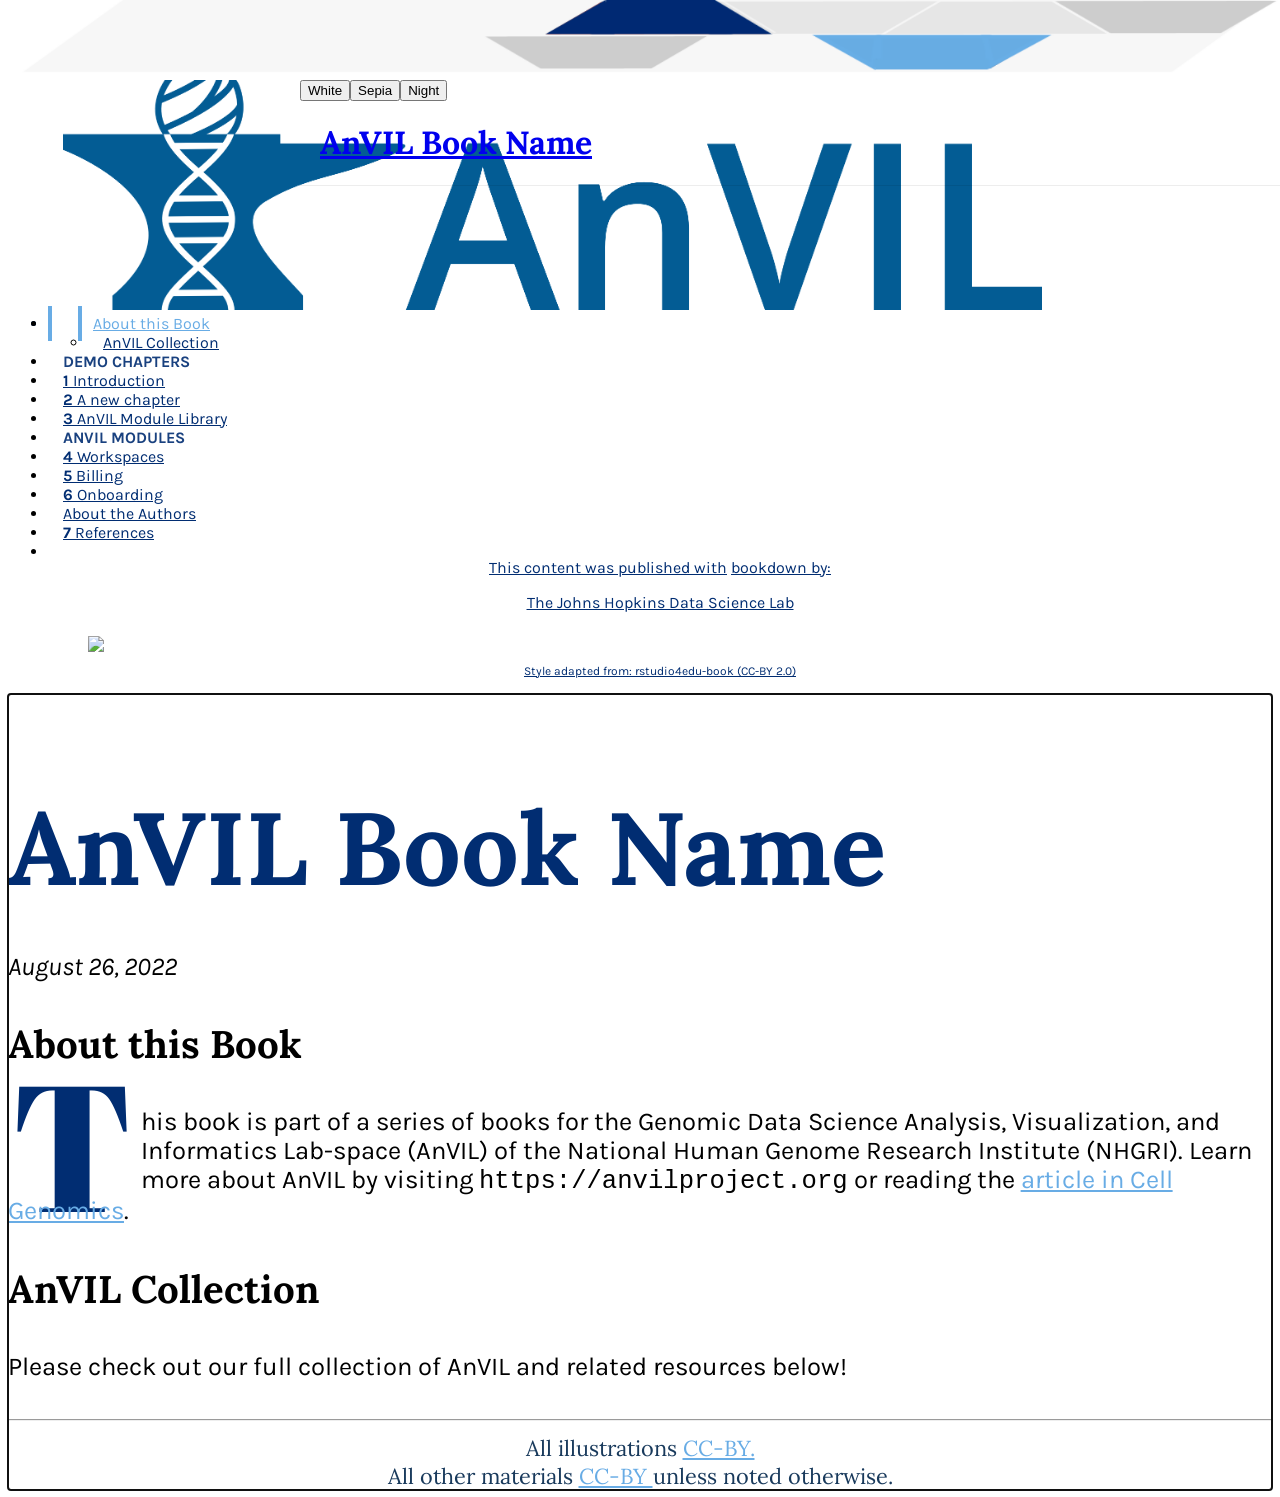
==== docs/index.html @ 84d0f9c6 "Initial commit" ====
<!DOCTYPE html>
<html lang="" xml:lang="">
<head>

  <meta charset="utf-8" />
  <meta http-equiv="X-UA-Compatible" content="IE=edge" />
  <title>AnVIL Book Name</title>
  <meta name="description" content="Description about Course/Book." />
  <meta name="generator" content="bookdown 0.24 and GitBook 2.6.7" />

  <meta property="og:title" content="AnVIL Book Name" />
  <meta property="og:type" content="book" />
  
  
  <meta property="og:description" content="Description about Course/Book." />
  

  <meta name="twitter:card" content="summary" />
  <meta name="twitter:title" content="AnVIL Book Name" />
  
  <meta name="twitter:description" content="Description about Course/Book." />
  



<meta name="date" content="2022-08-26" />

  <meta name="viewport" content="width=device-width, initial-scale=1" />
  <meta name="apple-mobile-web-app-capable" content="yes" />
  <meta name="apple-mobile-web-app-status-bar-style" content="black" />
  
  <link rel="shortcut icon" href="assets/AnVIL_style/anvil_favicon.ico" type="image/x-icon" />

<link rel="next" href="introduction.html"/>
<script src="libs/header-attrs-2.10/header-attrs.js"></script>
<script src="libs/jquery-3.6.0/jquery-3.6.0.min.js"></script>
<script src="https://cdn.jsdelivr.net/npm/fuse.js@6.4.6/dist/fuse.min.js"></script>
<link href="libs/gitbook-2.6.7/css/style.css" rel="stylesheet" />
<link href="libs/gitbook-2.6.7/css/plugin-table.css" rel="stylesheet" />
<link href="libs/gitbook-2.6.7/css/plugin-bookdown.css" rel="stylesheet" />
<link href="libs/gitbook-2.6.7/css/plugin-highlight.css" rel="stylesheet" />
<link href="libs/gitbook-2.6.7/css/plugin-search.css" rel="stylesheet" />
<link href="libs/gitbook-2.6.7/css/plugin-fontsettings.css" rel="stylesheet" />
<link href="libs/gitbook-2.6.7/css/plugin-clipboard.css" rel="stylesheet" />








<link href="libs/anchor-sections-1.0.1/anchor-sections.css" rel="stylesheet" />
<script src="libs/anchor-sections-1.0.1/anchor-sections.js"></script>


<style type="text/css">
pre > code.sourceCode { white-space: pre; position: relative; }
pre > code.sourceCode > span { display: inline-block; line-height: 1.25; }
pre > code.sourceCode > span:empty { height: 1.2em; }
.sourceCode { overflow: visible; }
code.sourceCode > span { color: inherit; text-decoration: inherit; }
pre.sourceCode { margin: 0; }
@media screen {
div.sourceCode { overflow: auto; }
}
@media print {
pre > code.sourceCode { white-space: pre-wrap; }
pre > code.sourceCode > span { text-indent: -5em; padding-left: 5em; }
}
pre.numberSource code
  { counter-reset: source-line 0; }
pre.numberSource code > span
  { position: relative; left: -4em; counter-increment: source-line; }
pre.numberSource code > span > a:first-child::before
  { content: counter(source-line);
    position: relative; left: -1em; text-align: right; vertical-align: baseline;
    border: none; display: inline-block;
    -webkit-touch-callout: none; -webkit-user-select: none;
    -khtml-user-select: none; -moz-user-select: none;
    -ms-user-select: none; user-select: none;
    padding: 0 4px; width: 4em;
    color: #aaaaaa;
  }
pre.numberSource { margin-left: 3em; border-left: 1px solid #aaaaaa;  padding-left: 4px; }
div.sourceCode
  {  background-color: #f8f8f8; }
@media screen {
pre > code.sourceCode > span > a:first-child::before { text-decoration: underline; }
}
code span.al { color: #ef2929; } /* Alert */
code span.an { color: #8f5902; font-weight: bold; font-style: italic; } /* Annotation */
code span.at { color: #c4a000; } /* Attribute */
code span.bn { color: #0000cf; } /* BaseN */
code span.cf { color: #204a87; font-weight: bold; } /* ControlFlow */
code span.ch { color: #4e9a06; } /* Char */
code span.cn { color: #000000; } /* Constant */
code span.co { color: #8f5902; font-style: italic; } /* Comment */
code span.cv { color: #8f5902; font-weight: bold; font-style: italic; } /* CommentVar */
code span.do { color: #8f5902; font-weight: bold; font-style: italic; } /* Documentation */
code span.dt { color: #204a87; } /* DataType */
code span.dv { color: #0000cf; } /* DecVal */
code span.er { color: #a40000; font-weight: bold; } /* Error */
code span.ex { } /* Extension */
code span.fl { color: #0000cf; } /* Float */
code span.fu { color: #000000; } /* Function */
code span.im { } /* Import */
code span.in { color: #8f5902; font-weight: bold; font-style: italic; } /* Information */
code span.kw { color: #204a87; font-weight: bold; } /* Keyword */
code span.op { color: #ce5c00; font-weight: bold; } /* Operator */
code span.ot { color: #8f5902; } /* Other */
code span.pp { color: #8f5902; font-style: italic; } /* Preprocessor */
code span.sc { color: #000000; } /* SpecialChar */
code span.ss { color: #4e9a06; } /* SpecialString */
code span.st { color: #4e9a06; } /* String */
code span.va { color: #000000; } /* Variable */
code span.vs { color: #4e9a06; } /* VerbatimString */
code span.wa { color: #8f5902; font-weight: bold; font-style: italic; } /* Warning */
</style>

<style type="text/css">
/* Used with Pandoc 2.11+ new --citeproc when CSL is used */
div.csl-bib-body { }
div.csl-entry {
  clear: both;
}
.hanging div.csl-entry {
  margin-left:2em;
  text-indent:-2em;
}
div.csl-left-margin {
  min-width:2em;
  float:left;
}
div.csl-right-inline {
  margin-left:2em;
  padding-left:1em;
}
div.csl-indent {
  margin-left: 2em;
}
</style>

<link rel="stylesheet" href="assets/AnVIL_style/style.css" type="text/css" />
</head>

<body>



  <div class="book without-animation with-summary font-size-2 font-family-1" data-basepath=".">

    <div class="book-summary">
      <nav role="navigation">

<ul class="summary">
<a href="https://anvilproject.org/" target="_blank"><img src="assets/AnVIL_style/logo-anvil.png" style="width: 80%; padding-left: 15px; padding-top: 8px;"</a>

<li class="divider"></li>
<li class="chapter" data-level="" data-path="index.html"><a href="index.html"><i class="fa fa-check"></i>About this Book</a>
<ul>
<li class="chapter" data-level="" data-path="index.html"><a href="index.html#anvil-collection"><i class="fa fa-check"></i>AnVIL Collection</a></li>
</ul></li>
<li class="part"><span><b>Demo Chapters</b></span></li>
<li class="chapter" data-level="1" data-path="introduction.html"><a href="introduction.html"><i class="fa fa-check"></i><b>1</b> Introduction</a>
<ul>
<li class="chapter" data-level="1.1" data-path="introduction.html"><a href="introduction.html#motivation"><i class="fa fa-check"></i><b>1.1</b> Motivation</a></li>
<li class="chapter" data-level="1.2" data-path="introduction.html"><a href="introduction.html#target-audience"><i class="fa fa-check"></i><b>1.2</b> Target Audience</a></li>
<li class="chapter" data-level="1.3" data-path="introduction.html"><a href="introduction.html#curriculum"><i class="fa fa-check"></i><b>1.3</b> Curriculum</a></li>
</ul></li>
<li class="chapter" data-level="2" data-path="a-new-chapter.html"><a href="a-new-chapter.html"><i class="fa fa-check"></i><b>2</b> A new chapter</a>
<ul>
<li class="chapter" data-level="2.1" data-path="a-new-chapter.html"><a href="a-new-chapter.html#learning-objectives"><i class="fa fa-check"></i><b>2.1</b> Learning Objectives</a></li>
<li class="chapter" data-level="2.2" data-path="a-new-chapter.html"><a href="a-new-chapter.html#libraries"><i class="fa fa-check"></i><b>2.2</b> Libraries</a></li>
<li class="chapter" data-level="2.3" data-path="a-new-chapter.html"><a href="a-new-chapter.html#subtopic"><i class="fa fa-check"></i><b>2.3</b> Subtopic</a>
<ul>
<li class="chapter" data-level="2.3.1" data-path="a-new-chapter.html"><a href="a-new-chapter.html#code-examples"><i class="fa fa-check"></i><b>2.3.1</b> Code examples</a></li>
<li class="chapter" data-level="2.3.2" data-path="a-new-chapter.html"><a href="a-new-chapter.html#image-example"><i class="fa fa-check"></i><b>2.3.2</b> Image example</a></li>
<li class="chapter" data-level="2.3.3" data-path="a-new-chapter.html"><a href="a-new-chapter.html#video-examples"><i class="fa fa-check"></i><b>2.3.3</b> Video examples</a></li>
<li class="chapter" data-level="2.3.4" data-path="a-new-chapter.html"><a href="a-new-chapter.html#links-to-files"><i class="fa fa-check"></i><b>2.3.4</b> Links to files</a></li>
<li class="chapter" data-level="2.3.5" data-path="a-new-chapter.html"><a href="a-new-chapter.html#links-to-websites"><i class="fa fa-check"></i><b>2.3.5</b> Links to websites</a></li>
<li class="chapter" data-level="2.3.6" data-path="a-new-chapter.html"><a href="a-new-chapter.html#citation-examples"><i class="fa fa-check"></i><b>2.3.6</b> Citation examples</a></li>
<li class="chapter" data-level="2.3.7" data-path="a-new-chapter.html"><a href="a-new-chapter.html#callout-boxes"><i class="fa fa-check"></i><b>2.3.7</b> Callout boxes</a></li>
<li class="chapter" data-level="2.3.8" data-path="a-new-chapter.html"><a href="a-new-chapter.html#dropdown-summaries"><i class="fa fa-check"></i><b>2.3.8</b> Dropdown summaries</a></li>
</ul></li>
<li class="chapter" data-level="2.4" data-path="a-new-chapter.html"><a href="a-new-chapter.html#print-out-session-info"><i class="fa fa-check"></i><b>2.4</b> Print out session info</a></li>
</ul></li>
<li class="chapter" data-level="3" data-path="anvil-module-library.html"><a href="anvil-module-library.html"><i class="fa fa-check"></i><b>3</b> AnVIL Module Library</a>
<ul>
<li class="chapter" data-level="3.1" data-path="anvil-module-library.html"><a href="anvil-module-library.html#include-using-cowborrow_chapter"><i class="fa fa-check"></i><b>3.1</b> Include using <code>cow::borrow_chapter()</code></a></li>
</ul></li>
<li class="part"><span><b>AnVIL Modules</b></span></li>
<li class="chapter" data-level="4" data-path="workspaces.html"><a href="workspaces.html"><i class="fa fa-check"></i><b>4</b> Workspaces</a>
<ul>
<li class="chapter" data-level="4.1" data-path="workspaces.html"><a href="workspaces.html#clone-a-workspace"><i class="fa fa-check"></i><b>4.1</b> Clone a Workspace</a></li>
<li class="chapter" data-level="4.2" data-path="workspaces.html"><a href="workspaces.html#create-a-workspace"><i class="fa fa-check"></i><b>4.2</b> Create a Workspace</a></li>
<li class="chapter" data-level="4.3" data-path="workspaces.html"><a href="workspaces.html#open-a-workspace"><i class="fa fa-check"></i><b>4.3</b> Open a Workspace</a></li>
<li class="chapter" data-level="4.4" data-path="workspaces.html"><a href="workspaces.html#share-a-workspace"><i class="fa fa-check"></i><b>4.4</b> Share a Workspace</a></li>
</ul></li>
<li class="chapter" data-level="5" data-path="billing.html"><a href="billing.html"><i class="fa fa-check"></i><b>5</b> Billing</a>
<ul>
<li class="chapter" data-level="5.1" data-path="billing.html"><a href="billing.html#create-google-billing-account"><i class="fa fa-check"></i><b>5.1</b> Create Google Billing Account</a></li>
<li class="chapter" data-level="5.2" data-path="billing.html"><a href="billing.html#add-terra-to-google-billing-account"><i class="fa fa-check"></i><b>5.2</b> Add Terra to Google Billing Account</a></li>
<li class="chapter" data-level="5.3" data-path="billing.html"><a href="billing.html#create-terra-billing-project"><i class="fa fa-check"></i><b>5.3</b> Create Terra Billing Project</a></li>
<li class="chapter" data-level="5.4" data-path="billing.html"><a href="billing.html#add-members-to-google-billing-account"><i class="fa fa-check"></i><b>5.4</b> Add Members to Google Billing Account</a></li>
<li class="chapter" data-level="5.5" data-path="billing.html"><a href="billing.html#set-alerts-for-google-billing"><i class="fa fa-check"></i><b>5.5</b> Set Alerts for Google Billing</a></li>
<li class="chapter" data-level="5.6" data-path="billing.html"><a href="billing.html#view-spend-for-google-billing"><i class="fa fa-check"></i><b>5.6</b> View Spend for Google Billing</a></li>
</ul></li>
<li class="chapter" data-level="6" data-path="onboarding.html"><a href="onboarding.html"><i class="fa fa-check"></i><b>6</b> Onboarding</a>
<ul>
<li class="chapter" data-level="6.1" data-path="onboarding.html"><a href="onboarding.html#create-google-account"><i class="fa fa-check"></i><b>6.1</b> Create Google Account</a></li>
</ul></li>
<li class="chapter" data-level="" data-path="about-the-authors.html"><a href="about-the-authors.html"><i class="fa fa-check"></i>About the Authors</a></li>
<li class="chapter" data-level="7" data-path="references.html"><a href="references.html"><i class="fa fa-check"></i><b>7</b> References</a></li>
<li class="divider"></li>
<p style="text-align:center;"> <a href="https://github.com/jhudsl/OTTR_Template" target="blank" > This content was published with</a> <a href="https://bookdown.org/" target="blank"> bookdown by: </a> </p>
<p style="text-align:center;"> <a href="http://jhudatascience.org/"> The Johns Hopkins Data Science Lab </a></p>
<a href="http://jhudatascience.org/"><img src="https://jhudatascience.org/images/dasl.png" style=" width: 80%; padding-left: 40px; padding-top: 8px; vertical-align: top "</a>
<p style="text-align:center; font-size: 12px;"> <a href="https://github.com/rstudio4edu/rstudio4edu-book/"> Style adapted from: rstudio4edu-book </a> <a href ="https://creativecommons.org/licenses/by/2.0/"> (CC-BY 2.0) </a></p>
</ul>

      </nav>
    </div>

    <div class="book-body">
      <div class="body-inner">
        <div class="book-header" role="navigation">
          <h1>
            <i class="fa fa-circle-o-notch fa-spin"></i><a href="./">AnVIL Book Name</a>
          </h1>
        </div>

        <div class="page-wrapper" tabindex="-1" role="main">
          <div class="page-inner">

            <section class="normal" id="section-">
<head>
  <meta name="viewport" content="width=device-width,minimum-scale=1.0,maximum-scale=10.0,initial-scale=1.0">
  <!--script src="https://kit.fontawesome.com/6a26f47516.js"></script-->
  <!--<script src="assets/hideOutput.js"></script>-->
  <link href="assets/AnvIL_style/style.css" rel="stylesheet">
</head>
        


<div class="hero-image-container"> 
  <img class= "hero-image" src="assets/AnVIL_style/dasl_thin_main_image.png">
</div>
<div id="header">
<h1 class="title">AnVIL Book Name</h1>
<p class="date"><em>August 26, 2022</em></p>
</div>
<div id="about-this-book" class="section level1 unnumbered">
<h1>About this Book</h1>
<p>This book is part of a series of books for the Genomic Data Science Analysis, Visualization, and Informatics Lab-space (AnVIL) of the National Human Genome Research Institute (NHGRI). Learn more about AnVIL by visiting <code>https://anvilproject.org</code> or reading the <a href="https://www.sciencedirect.com/science/article/pii/S2666979X21001063">article in Cell Genomics</a>.</p>
<div id="anvil-collection" class="section level2 unnumbered">
<h2>AnVIL Collection</h2>
<p>Please check out our full collection of AnVIL and related resources below!</p>
<table>
<tbody>
<tr>
</tr>
</tbody>
</table>

</div>
</div>



<hr>
<center> 
  <div class="footer">
      All illustrations <a href="https://creativecommons.org/licenses/by/4.0/">CC-BY. </a>
      <br>
      All other materials <a href= "https://creativecommons.org/licenses/by/4.0/"> CC-BY </a> unless noted otherwise.
  </div>
</center>
            </section>

          </div>
        </div>
      </div>

<a href="introduction.html" class="navigation navigation-next navigation-unique" aria-label="Next page"><i class="fa fa-angle-right"></i></a>
    </div>
  </div>
<script src="libs/gitbook-2.6.7/js/app.min.js"></script>
<script src="libs/gitbook-2.6.7/js/clipboard.min.js"></script>
<script src="libs/gitbook-2.6.7/js/plugin-search.js"></script>
<script src="libs/gitbook-2.6.7/js/plugin-sharing.js"></script>
<script src="libs/gitbook-2.6.7/js/plugin-fontsettings.js"></script>
<script src="libs/gitbook-2.6.7/js/plugin-bookdown.js"></script>
<script src="libs/gitbook-2.6.7/js/jquery.highlight.js"></script>
<script src="libs/gitbook-2.6.7/js/plugin-clipboard.js"></script>
<script>
gitbook.require(["gitbook"], function(gitbook) {
gitbook.start({
"sharing": {
"github": false,
"facebook": true,
"twitter": true,
"linkedin": false,
"weibo": false,
"instapaper": false,
"vk": false,
"whatsapp": false,
"all": ["facebook", "twitter", "linkedin", "weibo", "instapaper"]
},
"fontsettings": {
"theme": "white",
"family": "sans",
"size": 2
},
"edit": {
"link": null,
"text": null
},
"history": {
"link": null,
"text": null
},
"view": {
"link": null,
"text": null
},
"download": null,
"search": {
"engine": "fuse",
"options": null
},
"toc": {
"collapse": "section"
}
});
});
</script>

</body>

</html>
---- docs/libs/gitbook-2.6.7/css/plugin-table.css ----
.book .book-body .page-wrapper .page-inner section.normal table{display:table;width:100%;border-collapse:collapse;border-spacing:0;overflow:auto}.book .book-body .page-wrapper .page-inner section.normal table td,.book .book-body .page-wrapper .page-inner section.normal table th{padding:6px 13px;border:1px solid #ddd}.book .book-body .page-wrapper .page-inner section.normal table tr{background-color:#fff;border-top:1px solid #ccc}.book .book-body .page-wrapper .page-inner section.normal table tr:nth-child(2n){background-color:#f8f8f8}.book .book-body .page-wrapper .page-inner section.normal table th{font-weight:700}
---- docs/libs/gitbook-2.6.7/css/plugin-bookdown.css ----
.book .book-header h1 {
  padding-left: 20px;
  padding-right: 20px;
}
.book .book-header.fixed {
  position: fixed;
  right: 0;
  top: 0;
  left: 0;
  border-bottom: 1px solid rgba(0,0,0,.07);
}
span.search-highlight {
  background-color: #ffff88;
}
@media (min-width: 600px) {
  .book.with-summary .book-header.fixed {
    left: 300px;
  }
}
@media (max-width: 1240px) {
  .book .book-body.fixed {
    top: 50px;
  }
  .book .book-body.fixed .body-inner {
    top: auto;
  }
}
@media (max-width: 600px) {
  .book.with-summary .book-header.fixed {
    left: calc(100% - 60px);
    min-width: 300px;
  }
  .book.with-summary .book-body {
    transform: none;
    left: calc(100% - 60px);
    min-width: 300px;
  }
  .book .book-body.fixed {
    top: 0;
  }
}

.book .book-body.fixed .body-inner {
  top: 50px;
}
.book .book-body .page-wrapper .page-inner section.normal sub, .book .book-body .page-wrapper .page-inner section.normal sup {
  font-size: 85%;
}

@media print {
  .book .book-summary, .book .book-body .book-header, .fa {
    display: none !important;
  }
  .book .book-body.fixed {
    left: 0px;
  }
  .book .book-body,.book .book-body .body-inner, .book.with-summary {
    overflow: visible !important;
  }
}
.kable_wrapper {
  border-spacing: 20px 0;
  border-collapse: separate;
  border: none;
  margin: auto;
}
.kable_wrapper > tbody > tr > td {
  vertical-align: top;
}
.book .book-body .page-wrapper .page-inner section.normal table tr.header {
  border-top-width: 2px;
}
.book .book-body .page-wrapper .page-inner section.normal table tr:last-child td {
  border-bottom-width: 2px;
}
.book .book-body .page-wrapper .page-inner section.normal table td, .book .book-body .page-wrapper .page-inner section.normal table th {
  border-left: none;
  border-right: none;
}
.book .book-body .page-wrapper .page-inner section.normal table.kable_wrapper > tbody > tr, .book .book-body .page-wrapper .page-inner section.normal table.kable_wrapper > tbody > tr > td {
  border-top: none;
}
.book .book-body .page-wrapper .page-inner section.normal table.kable_wrapper > tbody > tr:last-child > td {
    border-bottom: none;
}

div.theorem, div.lemma, div.corollary, div.proposition, div.conjecture {
  font-style: italic;
}
span.theorem, span.lemma, span.corollary, span.proposition, span.conjecture {
  font-style: normal;
}
div.proof>*:last-child:after {
  content: "\25a2";
  float: right;
}
.header-section-number {
  padding-right: .5em;
}
#header .multi-author {
  margin: 0.5em 0 -0.5em 0;
}
#header .date {
  margin-top: 1.5em;
}
---- docs/libs/gitbook-2.6.7/css/plugin-search.css ----
.book .book-summary .book-search {
  padding: 6px;
  background: transparent;
  position: absolute;
  top: -50px;
  left: 0px;
  right: 0px;
  transition: top 0.5s ease;
}
.book .book-summary .book-search input,
.book .book-summary .book-search input:focus,
.book .book-summary .book-search input:hover {
  width: 100%;
  background: transparent;
  border: 1px solid #ccc;
  box-shadow: none;
  outline: none;
  line-height: 22px;
  padding: 7px 4px;
  color: inherit;
  box-sizing: border-box;
}
.book.with-search .book-summary .book-search {
  top: 0px;
}
.book.with-search .book-summary ul.summary {
  top: 50px;
}
.with-search .summary li[data-level] a[href*=".html#"] {
  display: none;
}
---- docs/libs/gitbook-2.6.7/css/plugin-fontsettings.css ----
/*
 * Theme 1
 */
.color-theme-1 .dropdown-menu {
  background-color: #111111;
  border-color: #7e888b;
}
.color-theme-1 .dropdown-menu .dropdown-caret .caret-inner {
  border-bottom: 9px solid #111111;
}
.color-theme-1 .dropdown-menu .buttons {
  border-color: #7e888b;
}
.color-theme-1 .dropdown-menu .button {
  color: #afa790;
}
.color-theme-1 .dropdown-menu .button:hover {
  color: #73553c;
}
/*
 * Theme 2
 */
.color-theme-2 .dropdown-menu {
  background-color: #2d3143;
  border-color: #272a3a;
}
.color-theme-2 .dropdown-menu .dropdown-caret .caret-inner {
  border-bottom: 9px solid #2d3143;
}
.color-theme-2 .dropdown-menu .buttons {
  border-color: #272a3a;
}
.color-theme-2 .dropdown-menu .button {
  color: #62677f;
}
.color-theme-2 .dropdown-menu .button:hover {
  color: #f4f4f5;
}
.book .book-header .font-settings .font-enlarge {
  line-height: 30px;
  font-size: 1.4em;
}
.book .book-header .font-settings .font-reduce {
  line-height: 30px;
  font-size: 1em;
}

/* sidebar transition background */
div.book.color-theme-1 {
  background: #f3eacb;
}
.book.color-theme-1 .book-body {
  color: #704214;
  background: #f3eacb;
}
.book.color-theme-1 .book-body .page-wrapper .page-inner section {
  background: #f3eacb;
}

/* sidebar transition background */
div.book.color-theme-2 {
  background: #1c1f2b;
}

.book.color-theme-2 .book-body {
  color: #bdcadb;
  background: #1c1f2b;
}
.book.color-theme-2 .book-body .page-wrapper .page-inner section {
  background: #1c1f2b;
}
.book.font-size-0 .book-body .page-inner section {
  font-size: 1.2rem;
}
.book.font-size-1 .book-body .page-inner section {
  font-size: 1.4rem;
}
.book.font-size-2 .book-body .page-inner section {
  font-size: 1.6rem;
}
.book.font-size-3 .book-body .page-inner section {
  font-size: 2.2rem;
}
.book.font-size-4 .book-body .page-inner section {
  font-size: 4rem;
}
.book.font-family-0 {
  font-family: Georgia, serif;
}
.book.font-family-1 {
  font-family: "Helvetica Neue", Helvetica, Arial, sans-serif;
}
.book.color-theme-1 .book-body .page-wrapper .page-inner section.normal {
  color: #704214;
}
.book.color-theme-1 .book-body .page-wrapper .page-inner section.normal a {
  color: inherit;
}
.book.color-theme-1 .book-body .page-wrapper .page-inner section.normal h1,
.book.color-theme-1 .book-body .page-wrapper .page-inner section.normal h2,
.book.color-theme-1 .book-body .page-wrapper .page-inner section.normal h3,
.book.color-theme-1 .book-body .page-wrapper .page-inner section.normal h4,
.book.color-theme-1 .book-body .page-wrapper .page-inner section.normal h5,
.book.color-theme-1 .book-body .page-wrapper .page-inner section.normal h6 {
  color: inherit;
}
.book.color-theme-1 .book-body .page-wrapper .page-inner section.normal h1,
.book.color-theme-1 .book-body .page-wrapper .page-inner section.normal h2 {
  border-color: inherit;
}
.book.color-theme-1 .book-body .page-wrapper .page-inner section.normal h6 {
  color: inherit;
}
.book.color-theme-1 .book-body .page-wrapper .page-inner section.normal hr {
  background-color: inherit;
}
.book.color-theme-1 .book-body .page-wrapper .page-inner section.normal blockquote {
  border-color: #c4b29f;
  opacity: 0.9;
}
.book.color-theme-1 .book-body .page-wrapper .page-inner section.normal pre,
.book.color-theme-1 .book-body .page-wrapper .page-inner section.normal code {
  background: #fdf6e3;
  color: #657b83;
  border-color: #f8df9c;
}
.book.color-theme-1 .book-body .page-wrapper .page-inner section.normal .highlight {
  background-color: inherit;
}
.book.color-theme-1 .book-body .page-wrapper .page-inner section.normal table th,
.book.color-theme-1 .book-body .page-wrapper .page-inner section.normal table td {
  border-color: #f5d06c;
}
.book.color-theme-1 .book-body .page-wrapper .page-inner section.normal table tr {
  color: inherit;
  background-color: #fdf6e3;
  border-color: #444444;
}
.book.color-theme-1 .book-body .page-wrapper .page-inner section.normal table tr:nth-child(2n) {
  background-color: #fbeecb;
}
.book.color-theme-2 .book-body .page-wrapper .page-inner section.normal {
  color: #bdcadb;
}
.book.color-theme-2 .book-body .page-wrapper .page-inner section.normal a {
  color: #3eb1d0;
}
.book.color-theme-2 .book-body .page-wrapper .page-inner section.normal h1,
.book.color-theme-2 .book-body .page-wrapper .page-inner section.normal h2,
.book.color-theme-2 .book-body .page-wrapper .page-inner section.normal h3,
.book.color-theme-2 .book-body .page-wrapper .page-inner section.normal h4,
.book.color-theme-2 .book-body .page-wrapper .page-inner section.normal h5,
.book.color-theme-2 .book-body .page-wrapper .page-inner section.normal h6 {
  color: #fffffa;
}
.book.color-theme-2 .book-body .page-wrapper .page-inner section.normal h1,
.book.color-theme-2 .book-body .page-wrapper .page-inner section.normal h2 {
  border-color: #373b4e;
}
.book.color-theme-2 .book-body .page-wrapper .page-inner section.normal h6 {
  color: #373b4e;
}
.book.color-theme-2 .book-body .page-wrapper .page-inner section.normal hr {
  background-color: #373b4e;
}
.book.color-theme-2 .book-body .page-wrapper .page-inner section.normal blockquote {
  border-color: #373b4e;
}
.book.color-theme-2 .book-body .page-wrapper .page-inner section.normal pre,
.book.color-theme-2 .book-body .page-wrapper .page-inner section.normal code {
  color: #9dbed8;
  background: #2d3143;
  border-color: #2d3143;
}
.book.color-theme-2 .book-body .page-wrapper .page-inner section.normal .highlight {
  background-color: #282a39;
}
.book.color-theme-2 .book-body .page-wrapper .page-inner section.normal table th,
.book.color-theme-2 .book-body .page-wrapper .page-inner section.normal table td {
  border-color: #3b3f54;
}
.book.color-theme-2 .book-body .page-wrapper .page-inner section.normal table tr {
  color: #b6c2d2;
  background-color: #2d3143;
  border-color: #3b3f54;
}
.book.color-theme-2 .book-body .page-wrapper .page-inner section.normal table tr:nth-child(2n) {
  background-color: #35394b;
}
.book.color-theme-1 .book-header {
  color: #afa790;
  background: transparent;
}
.book.color-theme-1 .book-header .btn {
  color: #afa790;
}
.book.color-theme-1 .book-header .btn:hover {
  color: #73553c;
  background: none;
}
.book.color-theme-1 .book-header h1 {
  color: #704214;
}
.book.color-theme-2 .book-header {
  color: #7e888b;
  background: transparent;
}
.book.color-theme-2 .book-header .btn {
  color: #3b3f54;
}
.book.color-theme-2 .book-header .btn:hover {
  color: #fffff5;
  background: none;
}
.book.color-theme-2 .book-header h1 {
  color: #bdcadb;
}
.book.color-theme-1 .book-body .navigation {
  color: #afa790;
}
.book.color-theme-1 .book-body .navigation:hover {
  color: #73553c;
}
.book.color-theme-2 .book-body .navigation {
  color: #383f52;
}
.book.color-theme-2 .book-body .navigation:hover {
  color: #fffff5;
}
/*
 * Theme 1
 */
.book.color-theme-1 .book-summary {
  color: #afa790;
  background: #111111;
  border-right: 1px solid rgba(0, 0, 0, 0.07);
}
.book.color-theme-1 .book-summary .book-search {
  background: transparent;
}
.book.color-theme-1 .book-summary .book-search input,
.book.color-theme-1 .book-summary .book-search input:focus {
  border: 1px solid transparent;
}
.book.color-theme-1 .book-summary ul.summary li.divider {
  background: #7e888b;
  box-shadow: none;
}
.book.color-theme-1 .book-summary ul.summary li i.fa-check {
  color: #33cc33;
}
.book.color-theme-1 .book-summary ul.summary li.done > a {
  color: #877f6a;
}
.book.color-theme-1 .book-summary ul.summary li a,
.book.color-theme-1 .book-summary ul.summary li span {
  color: #877f6a;
  background: transparent;
  font-weight: normal;
}
.book.color-theme-1 .book-summary ul.summary li.active > a,
.book.color-theme-1 .book-summary ul.summary li a:hover {
  color: #704214;
  background: transparent;
  font-weight: normal;
}
/*
 * Theme 2
 */
.book.color-theme-2 .book-summary {
  color: #bcc1d2;
  background: #2d3143;
  border-right: none;
}
.book.color-theme-2 .book-summary .book-search {
  background: transparent;
}
.book.color-theme-2 .book-summary .book-search input,
.book.color-theme-2 .book-summary .book-search input:focus {
  border: 1px solid transparent;
}
.book.color-theme-2 .book-summary ul.summary li.divider {
  background: #272a3a;
  box-shadow: none;
}
.book.color-theme-2 .book-summary ul.summary li i.fa-check {
  color: #33cc33;
}
.book.color-theme-2 .book-summary ul.summary li.done > a {
  color: #62687f;
}
.book.color-theme-2 .book-summary ul.summary li a,
.book.color-theme-2 .book-summary ul.summary li span {
  color: #c1c6d7;
  background: transparent;
  font-weight: 600;
}
.book.color-theme-2 .book-summary ul.summary li.active > a,
.book.color-theme-2 .book-summary ul.summary li a:hover {
  color: #f4f4f5;
  background: #252737;
  font-weight: 600;
}
---- docs/libs/gitbook-2.6.7/css/plugin-clipboard.css ----
div.sourceCode {
  position: relative;
}

.copy-to-clipboard-button {
  position: absolute;
  right: 0;
  top: 0;
  visibility: hidden;
}

.copy-to-clipboard-button:focus {
  outline: 0;
}

div.sourceCode:hover > .copy-to-clipboard-button {
  visibility: visible;
}
---- docs/libs/anchor-sections-1.0.1/anchor-sections.css ----
/* Styles for section anchors */
a.anchor-section {margin-left: 10px; visibility: hidden; color: inherit;}
a.anchor-section::before {content: '#';}
.hasAnchor:hover a.anchor-section {visibility: visible;}
ul > li > .anchor-section {display: none;}
---- docs/assets/AnVIL_style/style.css ----
@import url('https://fonts.googleapis.com/css?family=Abril+Fatface|Karla:400,400i,700,700i|Lora:400,400i,700,700i&display=swap');

p.caption {
  color: #777;
  margin-top: 10px;
}
p code {
  white-space: inherit;
}
pre {
  word-break: normal;
  word-wrap: normal;
}
pre code {
  white-space: inherit;
}

/*---------------Hero Image------------------*/

/* next 3 rules are for setting large image at top of each page and pushing down the book content to appear beneath the image */

.hero-image-container {
  position: absolute;
  top: 0;
  left: 0;
  right: 0;
  height: 200px;
  /*background-image: url("images/books.jpg");*/
  /*background-color: #193a5c;*/
}

.hero-image {
  width: 100%;
  height: 80%;
  /*object-fit: cover;*/
}

.page-inner {
  padding-top: 140px !important;
}


/* ------------Links------------------ */

.book .book-body .page-wrapper .page-inner section.normal a {
  color: #68ace5;
}


/*------------- Body and header text---------------- */

.book.font-family-1 {
  font-family: 'Karla', arial, sans-serif;
}

h1, h2, h3, h4 {
  font-family: 'Lora', arial, sans-serif;
}


.book .book-body .page-wrapper .page-inner section.normal h1,
.book .book-body .page-wrapper .page-inner section.normal h2,
.book .book-body .page-wrapper .page-inner section.normal h3,
.book .book-body .page-wrapper .page-inner section.normal h4,
.book .book-body .page-wrapper .page-inner section.normal h5,
.book .book-body .page-wrapper .page-inner section.normal h6 {
    margin-top: 2.275em;
    margin-bottom: 1em;
}

.title {
  font-family: 'Lora';
  font-size: 4em !important;
  color: #012d72;
  margin-top: 0.275em !important;
  margin-bottom: 0.35em !important;
}

.subtitle {
  font-family: 'Lora';
  color: #0b8d96;
}


/*----------DROP CAPS--------------*/


/*p:nth-child(2):first-letter {   /* /* DROP-CAP FOR FIRST P BENEATH EACH H1 OR H2*/ /*
  color: #3fb5bd;
  float: left;
  font-family: 'Abril Fatface', serif;
  font-size: 7em;
  line-height: 65px;
  padding-top: 4px;
  padding-right: 8px;
  padding-left: 3px;
  margin-bottom: 9px;
}
*/

.section.level1 > p:first-of-type:first-letter { /*drop cap for first p beneath level 1 headers only within class .section*/
  color: #012d72;
  float: left;
  font-family: 'Abril Fatface', serif;
  font-size: 7em;
  line-height: 65px;
  padding-top: 4px;
  padding-right: 8px;
  padding-left: 3px;
  margin-bottom: 9px;
}

/* add drop cap to first paragraph that follows the first 2nd level header*/
/*
.section.level2:first-of-type > p:first-of-type:first-letter {
  color: #3fb5bd;
  float: left;
  font-family: 'Abril Fatface', serif;
  font-size: 7em;
  line-height: 65px;
  padding-top: 4px;
  padding-right: 8px;
  padding-left: 3px;
  margin-bottom: 9px;
}
*/



/*------------ TOC --------------*/


.book .book-summary {
  background: white;
  border-right: none;
}

/*---color of links in TOC----*/

.book .book-summary a {
color: #012d72
}

.summary{
  font-family: 'Karla', sans-serif;
}

/* all TOC list items, basically */
.book .book-summary ul.summary li a,
.book .book-summary ul.summary li span {
  padding-top: 8px;
  padding-bottom: 8px;
  padding-left: 15px;
  padding-right: 15px;
  color: #012d72;
}

.summary a:hover {
  color: #68ace5 !important;
}

.book .book-summary ul.summary li.active>a { /*active TOC links*/
  color: #68ace5 !important;
  border-left: solid 4px;
  border-color: #68ace5;
  padding-left: 11px !important;
}


li.appendix span, li.part span { /* for TOC part names */
  margin-top: 1em;
  color: #000000;
  opacity: .9 !important;
  text-transform: uppercase;
}

.part + li[data-level=""] { /* grabs first .chapter immediately after .part...but only those ch without numbers */
 text-transform: uppercase;
}


/* The next two rules make the horizontal line go straight across in top navbar */

.summary > li:first-child {
	height: 50px;
	padding-top: 10px;
	border-bottom: 1px solid rgba(0,0,0,.07);
}

.book .book-summary ul.summary li.divider {
	height: 0px;
}


/*--- LOGO ---*/

.toc-logo {
  width: 200px !important;
  object-fit: contain;
  margin: 0 auto;
}

.toc-logo img {
  max-width: 100%;
  margin-bottom: 10px;
}

.summary > li:first-child {
  height: auto !important;
}

/* --------------Two columns--------------- */

.col2 {
  columns: 2 200px;         /* number of columns and width in pixels*/
  -webkit-columns: 2 200px; /* chrome, safari */
  -moz-columns: 2 200px;    /* firefox */
}


.side-by-side {
  display: flex;
}

.side1 {
  width: 40%;
}

.side2 {
  width: 58%;
  margin-left: 1rem;
}

/* --------------Even split- two columns--------------- */

.split {
  display: flex;
}

.split1 {
  width: 50%;
  padding-right: 20px;
}

.split2 {
  width: 50%;
}


/* Sidebar formating --------------------------------------------*/
/* from r-pkgs.org*/

div.notice, div.warning, div.github, div.dictionary, div.reflection {
  padding: 1em;
  margin: 1em 0;
  padding-left: 100px;
  min-height: 120px;
  background-repeat: no-repeat;
}

div.notice{
  border: 4px #68ace5;
  border-style: solid;
  background-size: 70px;
  background-position: 15px center;
  background-color: #e8ebee;
  background-image: url("../assets/box_images/note.png");
}


div.warning{
  border: 4px #e0471c;
  border-style: solid;
  background-size: 70px;
  background-position: 15px center;
  background-color: #e8ebee;
  background-image: url("../assets/box_images/warning.png");
}

div.github{
  border: 4px #000000;
  border-style: solid;
  background-size: 70px;
  background-position: 15px center;
  background-color: #e8ebee;
  background-image: url("../assets/box_images/github.png");
}

div.dictionary{
  border: 4px #68ace5;
  border-style: solid;
  background-size: 70px;
  background-position: 15px center;
  background-color: #e8ebee;
  background-image: url("../assets/box_images/dictionary.png");
}

div.reflection{
  border: 4px #68ace5;
  border-style: solid;
  background-size: 90px;
  background-position: 15px center;
  background-color: #e8ebee;
  background-image: url("../assets/box_images/thinking_face.png");
}


/* .book .book-body .page-wrapper .page-inner section.normal is needed
   to override the styles produced by gitbook, which are ridiculously
   overspecified. Goal of the selectors is to ensure internal "margins"
   controlled only by padding of container */

.book .book-body .page-wrapper .page-inner section.normal div.rstudio-tip > :first-child,
.book .book-body .page-wrapper .page-inner section.normal div.tip > :first-child {
  margin-top: 0;
}

.book .book-body .page-wrapper .page-inner section.normal div.rstudio-tip > :last-child,
.book .book-body .page-wrapper .page-inner section.normal div.tip > :last-child {
  margin-bottom: 0;
}

iframe {
   -moz-transform-origin: top left;
   -webkit-transform-origin: top left;
   -o-transform-origin: top left;
   -ms-transform-origin: top left;
   transform-origin: top left;
}

.iframe-container {
  overflow: auto;
  -webkit-overflow-scrolling: touch;
  border: #ddd 2px solid;
  box-shadow: #888 0px 5px 8px;
  margin-bottom: 1em;
}

.iframe-container > iframe {
  border: none;
}


/* -------Clipboard copy button --------- */
.copy {
  width: inherit;
  background-color: #e2e2e2 ;
  border: none;
  border-radius: 2px;
  float: right;
  font-size: 60%;
  padding: 4px 4px 4px 4px;
}

/* for new copy button */

.hasCopyButton {
  position: relative;
}

.btn-copy-ex {
  position: absolute;
  right: 0;
  top: 0;
  visibility: hidden;
}

.hasCopyButton:hover button.btn-copy-ex {
  visibility: visible;
}



/* -----------Section anchors -------------*/

.book .book-body .page-wrapper .page-inner section.normal {
  overflow: visible !important; /*so anchor link doesn't get cut off */
}

a.anchor {
  margin-left: -30px;
  padding-right: 3px;
  display:inline-block;
  width: 30px;
  height: 30px;
  /*visibility: hidden;*/
  background-image: url(https://image.flaticon.com/icons/svg/34/34735.svg) !important;
  background-repeat: no-repeat !important;
  background-size: 20px 20px !important;
  background-position: center bottom !important;
  opacity: 0;
}


.hasAnchor:hover a.anchor,
a.anchor:hover {
  /*visibility: visible;*/
  opacity: 0.6;
}

/* disable anchors for headers with "no-anchor" class */
.no-anchor .hasAnchor:hover a.anchor,
.no-anchor a.anchor:hover {
  opacity: 0 !important;
}

@media (max-width: 1144px) { /* don't show anchor link on small screens */
  .hasAnchor:hover a.anchor {
    visibility: hidden;
  }
}


/*____Code Chunks____*/

.sourceCode {
  margin-bottom: 0.85em; /* adds same amount of margin as a <p> would */
}

.sourceCode pre {
  margin: 0 !important; /* makes space above and below symmetrical*/
}

/* Footer */

.footer {
  font-family: "Lora", serif;
  font-size: .85em;
  color: #193a5c;
}

/* AnVIL style */
/* Things above this comment should be identical to OTTR_Template style.css */
/* Things below this comment are AnVIL customizations */

.hero-image-container {
  height: 100px;
}

.page-inner {
  padding-top: 60px !important;
}

.book .book-body .page-wrapper .page-inner section.normal h1,
.book .book-body .page-wrapper .page-inner section.normal h2,
.book .book-body .page-wrapper .page-inner section.normal h3,
.book .book-body .page-wrapper .page-inner section.normal h4,
.book .book-body .page-wrapper .page-inner section.normal h5,
.book .book-body .page-wrapper .page-inner section.normal h6 {
    margin-top: 1em;
    margin-bottom: 1em;
}

/* fix the image urls since our AnVIL style is in a different location */
/* images paths are relative to the CSS file */

div.notice{
  background-image: url("../box_images/note.png");
}

div.warning{
  background-image: url("../box_images/warning.png");
}

div.github{
  background-image: url("../box_images/github.png");
}

div.dictionary{
  background-image: url("../box_images/dictionary.png");
}

div.reflection{
  background-image: url("../box_images/thinking_face.png");
}
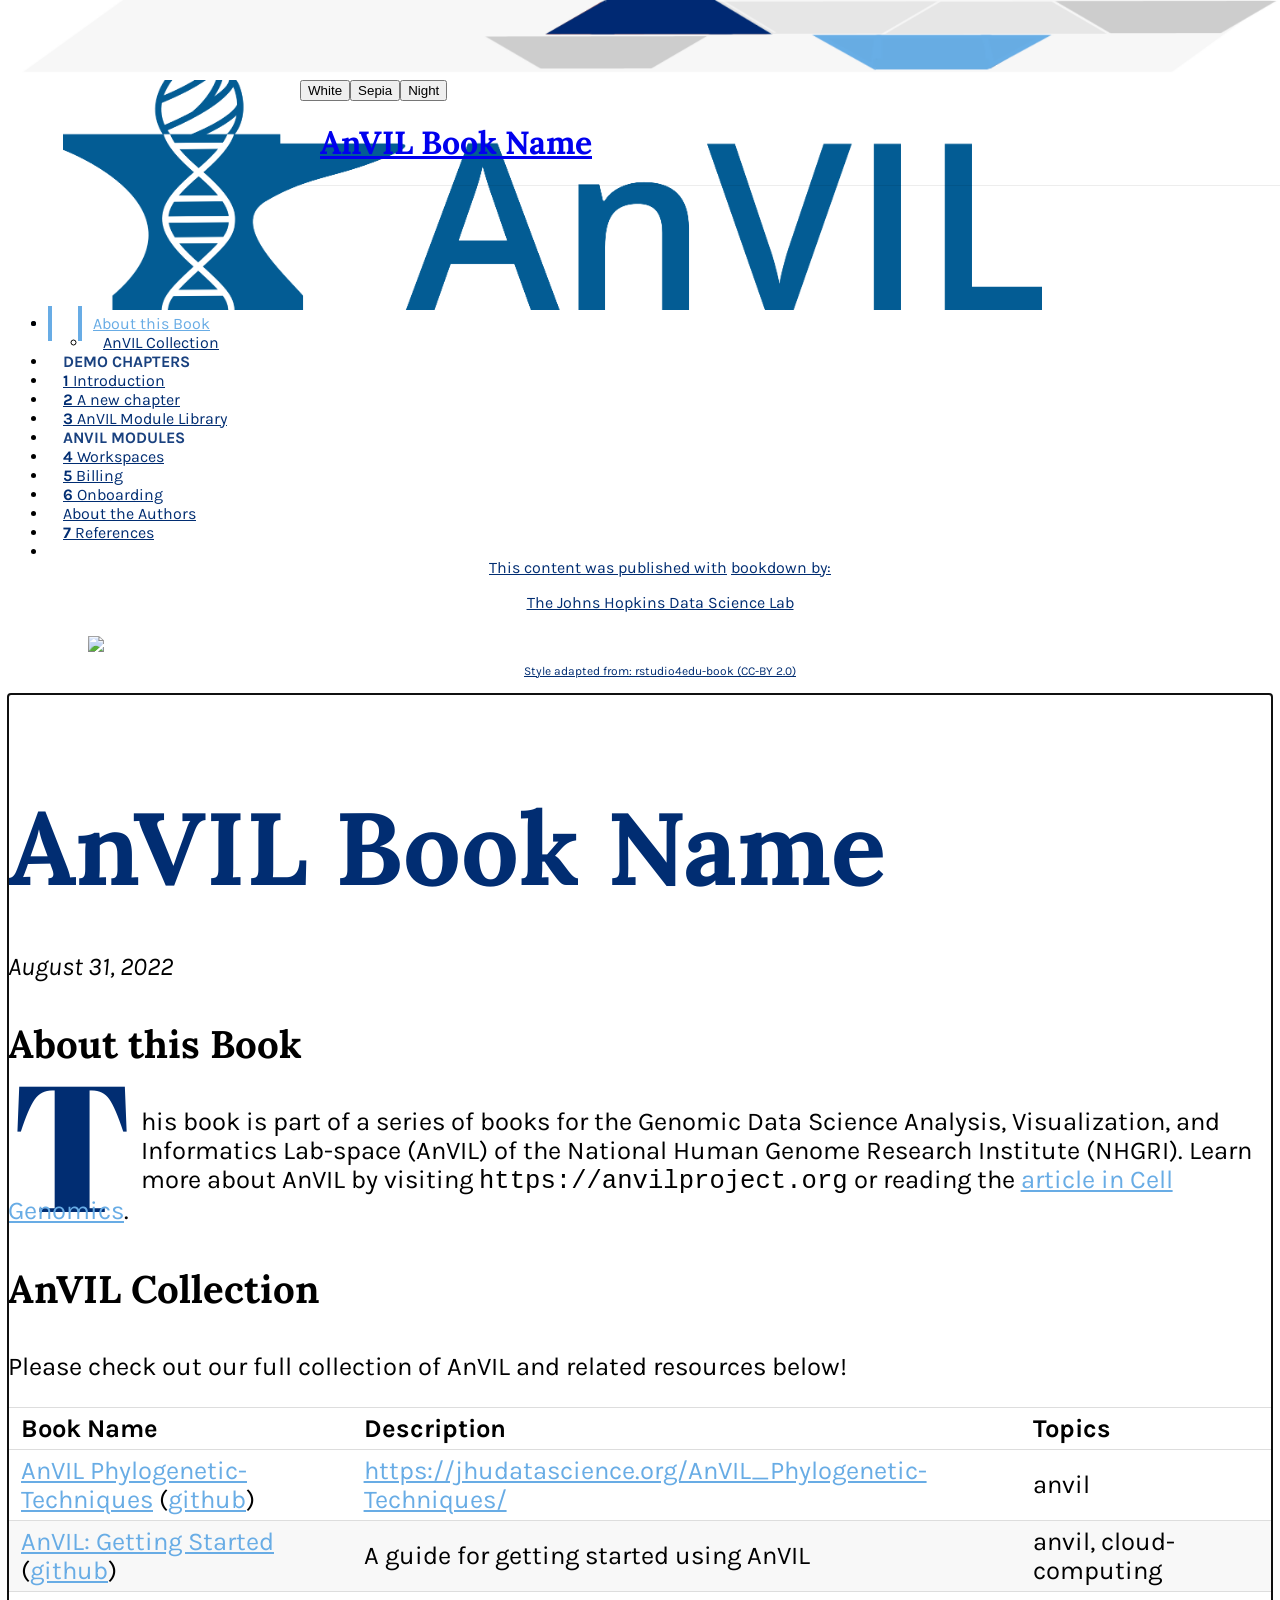
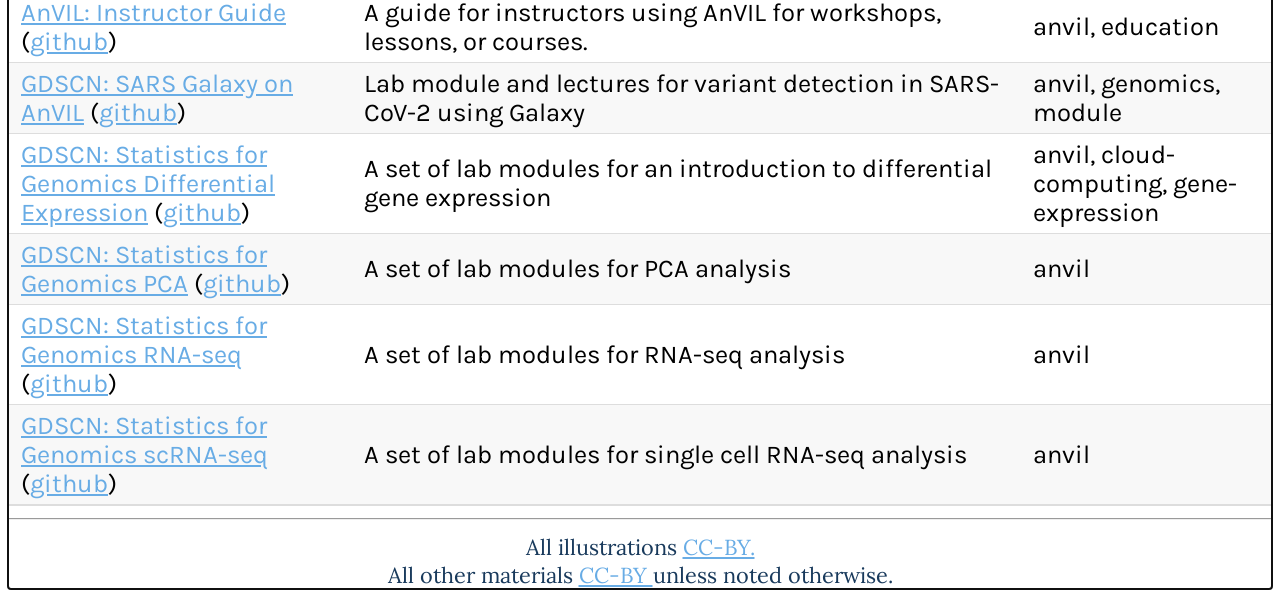
==== commit ffec401c: "Render bookdown" ====
--- a/docs/index.html
+++ b/docs/index.html
@@ -23,7 +23,7 @@
 
 
 
-<meta name="date" content="2022-08-26" />
+<meta name="date" content="2022-08-31" />
 
   <meta name="viewport" content="width=device-width, initial-scale=1" />
   <meta name="apple-mobile-web-app-capable" content="yes" />
@@ -248,7 +248,7 @@
 </div>
 <div id="header">
 <h1 class="title">AnVIL Book Name</h1>
-<p class="date"><em>August 26, 2022</em></p>
+<p class="date"><em>August 31, 2022</em></p>
 </div>
 <div id="about-this-book" class="section level1 unnumbered">
 <h1>About this Book</h1>
@@ -257,8 +257,107 @@
 <h2>AnVIL Collection</h2>
 <p>Please check out our full collection of AnVIL and related resources below!</p>
 <table>
+<thead>
+<tr>
+<th style="text-align:left;">
+Book Name
+</th>
+<th style="text-align:left;">
+Description
+</th>
+<th style="text-align:left;">
+Topics
+</th>
+</tr>
+</thead>
 <tbody>
 <tr>
+<td style="text-align:left;">
+<a href="https://jhudatascience.org/AnVIL_Phylogenetic-Techniques/">AnVIL Phylogenetic-Techniques</a> (<a href="https://github.com/jhudsl/AnVIL_Phylogenetic-Techniques">github</a>)
+</td>
+<td style="text-align:left;">
+<a href="https://jhudatascience.org/AnVIL_Phylogenetic-Techniques/" class="uri">https://jhudatascience.org/AnVIL_Phylogenetic-Techniques/</a>
+</td>
+<td style="text-align:left;">
+anvil
+</td>
+</tr>
+<tr>
+<td style="text-align:left;">
+<a href="https://jhudatascience.org/AnVIL_Book_Getting_Started">AnVIL: Getting Started</a> (<a href="https://github.com/jhudsl/AnVIL_Book_Getting_Started">github</a>)
+</td>
+<td style="text-align:left;">
+A guide for getting started using AnVIL
+</td>
+<td style="text-align:left;">
+anvil, cloud-computing
+</td>
+</tr>
+<tr>
+<td style="text-align:left;">
+<a href="https://jhudatascience.org/AnVIL_Book_Instructor_Guide">AnVIL: Instructor Guide</a> (<a href="https://github.com/jhudsl/AnVIL_Book_Instructor_Guide">github</a>)
+</td>
+<td style="text-align:left;">
+A guide for instructors using AnVIL for workshops, lessons, or courses.
+</td>
+<td style="text-align:left;">
+anvil, education
+</td>
+</tr>
+<tr>
+<td style="text-align:left;">
+<a href="https://jhudatascience.org/GDSCN_Book_SARS_Galaxy_on_AnVIL/">GDSCN: SARS Galaxy on AnVIL</a> (<a href="https://github.com/jhudsl/GDSCN_Book_SARS_Galaxy_on_AnVIL">github</a>)
+</td>
+<td style="text-align:left;">
+Lab module and lectures for variant detection in SARS-CoV-2 using Galaxy
+</td>
+<td style="text-align:left;">
+anvil, genomics, module
+</td>
+</tr>
+<tr>
+<td style="text-align:left;">
+<a href="https://jhudatascience.org/GDSCN_Book_Statistics_for_Genomics_Differential_Expression/">GDSCN: Statistics for Genomics Differential Expression</a> (<a href="https://github.com/jhudsl/GDSCN_Book_Statistics_for_Genomics_Differential_Expression">github</a>)
+</td>
+<td style="text-align:left;">
+A set of lab modules for an introduction to differential gene expression
+</td>
+<td style="text-align:left;">
+anvil, cloud-computing, gene-expression
+</td>
+</tr>
+<tr>
+<td style="text-align:left;">
+<a href="https://jhudatascience.org/GDSCN_Book_Statistics_for_Genomics_PCA/">GDSCN: Statistics for Genomics PCA</a> (<a href="https://github.com/jhudsl/GDSCN_Book_Statistics_for_Genomics_PCA">github</a>)
+</td>
+<td style="text-align:left;">
+A set of lab modules for PCA analysis
+</td>
+<td style="text-align:left;">
+anvil
+</td>
+</tr>
+<tr>
+<td style="text-align:left;">
+<a href="https://jhudatascience.org/GDSCN_Book_Statistics_for_Genomics_RNA-seq/">GDSCN: Statistics for Genomics RNA-seq</a> (<a href="https://github.com/jhudsl/GDSCN_Book_Statistics_for_Genomics_RNA-seq">github</a>)
+</td>
+<td style="text-align:left;">
+A set of lab modules for RNA-seq analysis
+</td>
+<td style="text-align:left;">
+anvil
+</td>
+</tr>
+<tr>
+<td style="text-align:left;">
+<a href="http://jhudatascience.org/GDSCN_Book_Statistics_for_Genomics_SCRNA-seq/">GDSCN: Statistics for Genomics scRNA-seq</a> (<a href="https://github.com/jhudsl/GDSCN_Book_Statistics_for_Genomics_scRNA-seq">github</a>)
+</td>
+<td style="text-align:left;">
+A set of lab modules for single cell RNA-seq analysis
+</td>
+<td style="text-align:left;">
+anvil
+</td>
 </tr>
 </tbody>
 </table>
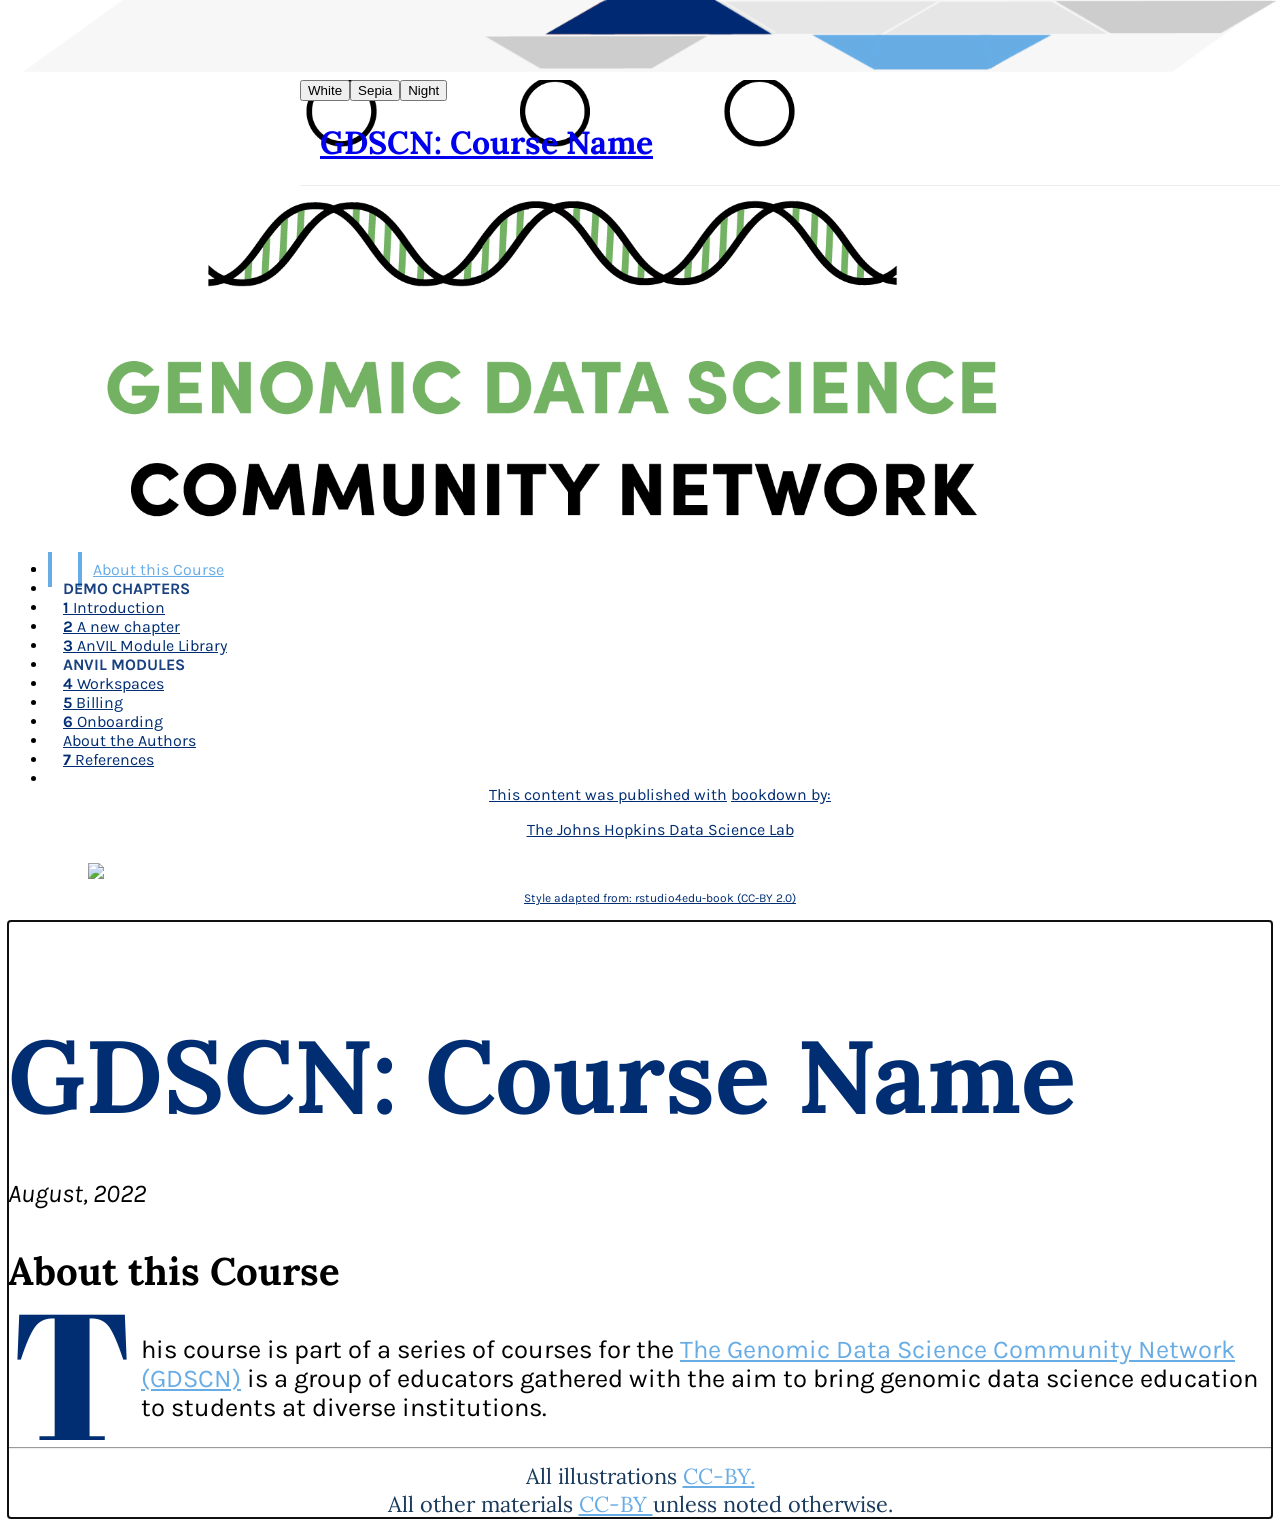
==== commit 0414e401: "Render bookdown" ====
--- a/docs/index.html
+++ b/docs/index.html
@@ -4,11 +4,11 @@
 
   <meta charset="utf-8" />
   <meta http-equiv="X-UA-Compatible" content="IE=edge" />
-  <title>AnVIL Book Name</title>
+  <title>GDSCN: Course Name</title>
   <meta name="description" content="Description about Course/Book." />
   <meta name="generator" content="bookdown 0.24 and GitBook 2.6.7" />
 
-  <meta property="og:title" content="AnVIL Book Name" />
+  <meta property="og:title" content="GDSCN: Course Name" />
   <meta property="og:type" content="book" />
   
   
@@ -16,20 +16,19 @@
   
 
   <meta name="twitter:card" content="summary" />
-  <meta name="twitter:title" content="AnVIL Book Name" />
+  <meta name="twitter:title" content="GDSCN: Course Name" />
   
   <meta name="twitter:description" content="Description about Course/Book." />
   
 
 
 
-<meta name="date" content="2022-08-31" />
 
   <meta name="viewport" content="width=device-width, initial-scale=1" />
   <meta name="apple-mobile-web-app-capable" content="yes" />
   <meta name="apple-mobile-web-app-status-bar-style" content="black" />
   
-  <link rel="shortcut icon" href="assets/AnVIL_style/anvil_favicon.ico" type="image/x-icon" />
+  <link rel="shortcut icon" href="assets/GDSCN_style/gdscn_favicon.ico" type="image/x-icon" />
 
 <link rel="next" href="introduction.html"/>
 <script src="libs/header-attrs-2.10/header-attrs.js"></script>
@@ -141,7 +140,7 @@
 }
 </style>
 
-<link rel="stylesheet" href="assets/AnVIL_style/style.css" type="text/css" />
+<link rel="stylesheet" href="assets/GDSCN_style/style.css" type="text/css" />
 </head>
 
 <body>
@@ -154,13 +153,10 @@
       <nav role="navigation">
 
 <ul class="summary">
-<a href="https://anvilproject.org/" target="_blank"><img src="assets/AnVIL_style/logo-anvil.png" style="width: 80%; padding-left: 15px; padding-top: 8px;"</a>
+<a href="https://www.gdscn.org/" target="_blank"><img src="assets/GDSCN_style/logo-gdscn.png" style="width: 80%; padding-left: 15px; padding-top: 8px;"</a>
 
 <li class="divider"></li>
-<li class="chapter" data-level="" data-path="index.html"><a href="index.html"><i class="fa fa-check"></i>About this Book</a>
-<ul>
-<li class="chapter" data-level="" data-path="index.html"><a href="index.html#anvil-collection"><i class="fa fa-check"></i>AnVIL Collection</a></li>
-</ul></li>
+<li class="chapter" data-level="" data-path="index.html"><a href="index.html"><i class="fa fa-check"></i>About this Course</a></li>
 <li class="part"><span><b>Demo Chapters</b></span></li>
 <li class="chapter" data-level="1" data-path="introduction.html"><a href="introduction.html"><i class="fa fa-check"></i><b>1</b> Introduction</a>
 <ul>
@@ -226,7 +222,7 @@
       <div class="body-inner">
         <div class="book-header" role="navigation">
           <h1>
-            <i class="fa fa-circle-o-notch fa-spin"></i><a href="./">AnVIL Book Name</a>
+            <i class="fa fa-circle-o-notch fa-spin"></i><a href="./">GDSCN: Course Name</a>
           </h1>
         </div>
 
@@ -238,131 +234,22 @@
   <meta name="viewport" content="width=device-width,minimum-scale=1.0,maximum-scale=10.0,initial-scale=1.0">
   <!--script src="https://kit.fontawesome.com/6a26f47516.js"></script-->
   <!--<script src="assets/hideOutput.js"></script>-->
-  <link href="assets/AnvIL_style/style.css" rel="stylesheet">
+  <link href="assets/GDSCN_style/style.css" rel="stylesheet">
 </head>
-        
-
-
-<div class="hero-image-container"> 
-  <img class= "hero-image" src="assets/AnVIL_style/dasl_thin_main_image.png">
+
+
+
+<div class="hero-image-container">
+  <img class= "hero-image" src="assets/GDSCN_style/dasl_thin_main_image.png">
 </div>
 <div id="header">
-<h1 class="title">AnVIL Book Name</h1>
-<p class="date"><em>August 31, 2022</em></p>
+<h1 class="title">GDSCN: Course Name</h1>
+<p class="date"><em>August, 2022</em></p>
 </div>
-<div id="about-this-book" class="section level1 unnumbered">
-<h1>About this Book</h1>
-<p>This book is part of a series of books for the Genomic Data Science Analysis, Visualization, and Informatics Lab-space (AnVIL) of the National Human Genome Research Institute (NHGRI). Learn more about AnVIL by visiting <code>https://anvilproject.org</code> or reading the <a href="https://www.sciencedirect.com/science/article/pii/S2666979X21001063">article in Cell Genomics</a>.</p>
-<div id="anvil-collection" class="section level2 unnumbered">
-<h2>AnVIL Collection</h2>
-<p>Please check out our full collection of AnVIL and related resources below!</p>
-<table>
-<thead>
-<tr>
-<th style="text-align:left;">
-Book Name
-</th>
-<th style="text-align:left;">
-Description
-</th>
-<th style="text-align:left;">
-Topics
-</th>
-</tr>
-</thead>
-<tbody>
-<tr>
-<td style="text-align:left;">
-<a href="https://jhudatascience.org/AnVIL_Phylogenetic-Techniques/">AnVIL Phylogenetic-Techniques</a> (<a href="https://github.com/jhudsl/AnVIL_Phylogenetic-Techniques">github</a>)
-</td>
-<td style="text-align:left;">
-<a href="https://jhudatascience.org/AnVIL_Phylogenetic-Techniques/" class="uri">https://jhudatascience.org/AnVIL_Phylogenetic-Techniques/</a>
-</td>
-<td style="text-align:left;">
-anvil
-</td>
-</tr>
-<tr>
-<td style="text-align:left;">
-<a href="https://jhudatascience.org/AnVIL_Book_Getting_Started">AnVIL: Getting Started</a> (<a href="https://github.com/jhudsl/AnVIL_Book_Getting_Started">github</a>)
-</td>
-<td style="text-align:left;">
-A guide for getting started using AnVIL
-</td>
-<td style="text-align:left;">
-anvil, cloud-computing
-</td>
-</tr>
-<tr>
-<td style="text-align:left;">
-<a href="https://jhudatascience.org/AnVIL_Book_Instructor_Guide">AnVIL: Instructor Guide</a> (<a href="https://github.com/jhudsl/AnVIL_Book_Instructor_Guide">github</a>)
-</td>
-<td style="text-align:left;">
-A guide for instructors using AnVIL for workshops, lessons, or courses.
-</td>
-<td style="text-align:left;">
-anvil, education
-</td>
-</tr>
-<tr>
-<td style="text-align:left;">
-<a href="https://jhudatascience.org/GDSCN_Book_SARS_Galaxy_on_AnVIL/">GDSCN: SARS Galaxy on AnVIL</a> (<a href="https://github.com/jhudsl/GDSCN_Book_SARS_Galaxy_on_AnVIL">github</a>)
-</td>
-<td style="text-align:left;">
-Lab module and lectures for variant detection in SARS-CoV-2 using Galaxy
-</td>
-<td style="text-align:left;">
-anvil, genomics, module
-</td>
-</tr>
-<tr>
-<td style="text-align:left;">
-<a href="https://jhudatascience.org/GDSCN_Book_Statistics_for_Genomics_Differential_Expression/">GDSCN: Statistics for Genomics Differential Expression</a> (<a href="https://github.com/jhudsl/GDSCN_Book_Statistics_for_Genomics_Differential_Expression">github</a>)
-</td>
-<td style="text-align:left;">
-A set of lab modules for an introduction to differential gene expression
-</td>
-<td style="text-align:left;">
-anvil, cloud-computing, gene-expression
-</td>
-</tr>
-<tr>
-<td style="text-align:left;">
-<a href="https://jhudatascience.org/GDSCN_Book_Statistics_for_Genomics_PCA/">GDSCN: Statistics for Genomics PCA</a> (<a href="https://github.com/jhudsl/GDSCN_Book_Statistics_for_Genomics_PCA">github</a>)
-</td>
-<td style="text-align:left;">
-A set of lab modules for PCA analysis
-</td>
-<td style="text-align:left;">
-anvil
-</td>
-</tr>
-<tr>
-<td style="text-align:left;">
-<a href="https://jhudatascience.org/GDSCN_Book_Statistics_for_Genomics_RNA-seq/">GDSCN: Statistics for Genomics RNA-seq</a> (<a href="https://github.com/jhudsl/GDSCN_Book_Statistics_for_Genomics_RNA-seq">github</a>)
-</td>
-<td style="text-align:left;">
-A set of lab modules for RNA-seq analysis
-</td>
-<td style="text-align:left;">
-anvil
-</td>
-</tr>
-<tr>
-<td style="text-align:left;">
-<a href="http://jhudatascience.org/GDSCN_Book_Statistics_for_Genomics_SCRNA-seq/">GDSCN: Statistics for Genomics scRNA-seq</a> (<a href="https://github.com/jhudsl/GDSCN_Book_Statistics_for_Genomics_scRNA-seq">github</a>)
-</td>
-<td style="text-align:left;">
-A set of lab modules for single cell RNA-seq analysis
-</td>
-<td style="text-align:left;">
-anvil
-</td>
-</tr>
-</tbody>
-</table>
-
-</div>
+<div id="about-this-course" class="section level1 unnumbered">
+<h1>About this Course</h1>
+<p>This course is part of a series of courses for the <a href="https://www.gdscn.org/home">The Genomic Data Science Community Network (GDSCN)</a> is a group of educators gathered with the aim to bring genomic data science education to students at diverse institutions.</p>
+
 </div>
 
 
--- a/docs/assets/GDSCN_style/style.css
+++ b/docs/assets/GDSCN_style/style.css
@@ -0,0 +1,475 @@
+@import url('https://fonts.googleapis.com/css?family=Abril+Fatface|Karla:400,400i,700,700i|Lora:400,400i,700,700i&display=swap');
+
+p.caption {
+  color: #777;
+  margin-top: 10px;
+}
+p code {
+  white-space: inherit;
+}
+pre {
+  word-break: normal;
+  word-wrap: normal;
+}
+pre code {
+  white-space: inherit;
+}
+
+/*---------------Hero Image------------------*/
+
+/* next 3 rules are for setting large image at top of each page and pushing down the book content to appear beneath the image */
+
+.hero-image-container {
+  position: absolute;
+  top: 0;
+  left: 0;
+  right: 0;
+  height: 200px;
+  /*background-image: url("images/books.jpg");*/
+  /*background-color: #193a5c;*/
+}
+
+.hero-image {
+  width: 100%;
+  height: 80%;
+  /*object-fit: cover;*/
+}
+
+.page-inner {
+  padding-top: 140px !important;
+}
+
+
+/* ------------Links------------------ */
+
+.book .book-body .page-wrapper .page-inner section.normal a {
+  color: #68ace5;
+}
+
+
+/*------------- Body and header text---------------- */
+
+.book.font-family-1 {
+  font-family: 'Karla', arial, sans-serif;
+}
+
+h1, h2, h3, h4 {
+  font-family: 'Lora', arial, sans-serif;
+}
+
+
+.book .book-body .page-wrapper .page-inner section.normal h1,
+.book .book-body .page-wrapper .page-inner section.normal h2,
+.book .book-body .page-wrapper .page-inner section.normal h3,
+.book .book-body .page-wrapper .page-inner section.normal h4,
+.book .book-body .page-wrapper .page-inner section.normal h5,
+.book .book-body .page-wrapper .page-inner section.normal h6 {
+    margin-top: 2.275em;
+    margin-bottom: 1em;
+}
+
+.title {
+  font-family: 'Lora';
+  font-size: 4em !important;
+  color: #012d72;
+  margin-top: 0.275em !important;
+  margin-bottom: 0.35em !important;
+}
+
+.subtitle {
+  font-family: 'Lora';
+  color: #0b8d96;
+}
+
+
+/*----------DROP CAPS--------------*/
+
+
+/*p:nth-child(2):first-letter {   /* /* DROP-CAP FOR FIRST P BENEATH EACH H1 OR H2*/ /*
+  color: #3fb5bd;
+  float: left;
+  font-family: 'Abril Fatface', serif;
+  font-size: 7em;
+  line-height: 65px;
+  padding-top: 4px;
+  padding-right: 8px;
+  padding-left: 3px;
+  margin-bottom: 9px;
+}
+*/
+
+.section.level1 > p:first-of-type:first-letter { /*drop cap for first p beneath level 1 headers only within class .section*/
+  color: #012d72;
+  float: left;
+  font-family: 'Abril Fatface', serif;
+  font-size: 7em;
+  line-height: 65px;
+  padding-top: 4px;
+  padding-right: 8px;
+  padding-left: 3px;
+  margin-bottom: 9px;
+}
+
+/* add drop cap to first paragraph that follows the first 2nd level header*/
+/*
+.section.level2:first-of-type > p:first-of-type:first-letter {
+  color: #3fb5bd;
+  float: left;
+  font-family: 'Abril Fatface', serif;
+  font-size: 7em;
+  line-height: 65px;
+  padding-top: 4px;
+  padding-right: 8px;
+  padding-left: 3px;
+  margin-bottom: 9px;
+}
+*/
+
+
+
+/*------------ TOC --------------*/
+
+
+.book .book-summary {
+  background: white;
+  border-right: none;
+}
+
+/*---color of links in TOC----*/
+
+.book .book-summary a {
+color: #012d72
+}
+
+.summary{
+  font-family: 'Karla', sans-serif;
+}
+
+/* all TOC list items, basically */
+.book .book-summary ul.summary li a,
+.book .book-summary ul.summary li span {
+  padding-top: 8px;
+  padding-bottom: 8px;
+  padding-left: 15px;
+  padding-right: 15px;
+  color: #012d72;
+}
+
+.summary a:hover {
+  color: #68ace5 !important;
+}
+
+.book .book-summary ul.summary li.active>a { /*active TOC links*/
+  color: #68ace5 !important;
+  border-left: solid 4px;
+  border-color: #68ace5;
+  padding-left: 11px !important;
+}
+
+
+li.appendix span, li.part span { /* for TOC part names */
+  margin-top: 1em;
+  color: #000000;
+  opacity: .9 !important;
+  text-transform: uppercase;
+}
+
+.part + li[data-level=""] { /* grabs first .chapter immediately after .part...but only those ch without numbers */
+ text-transform: uppercase;
+}
+
+
+/* The next two rules make the horizontal line go straight across in top navbar */
+
+.summary > li:first-child {
+	height: 50px;
+	padding-top: 10px;
+	border-bottom: 1px solid rgba(0,0,0,.07);
+}
+
+.book .book-summary ul.summary li.divider {
+	height: 0px;
+}
+
+
+/*--- LOGO ---*/
+
+.toc-logo {
+  width: 200px !important;
+  object-fit: contain;
+  margin: 0 auto;
+}
+
+.toc-logo img {
+  max-width: 100%;
+  margin-bottom: 10px;
+}
+
+.summary > li:first-child {
+  height: auto !important;
+}
+
+/* --------------Two columns--------------- */
+
+.col2 {
+  columns: 2 200px;         /* number of columns and width in pixels*/
+  -webkit-columns: 2 200px; /* chrome, safari */
+  -moz-columns: 2 200px;    /* firefox */
+}
+
+
+.side-by-side {
+  display: flex;
+}
+
+.side1 {
+  width: 40%;
+}
+
+.side2 {
+  width: 58%;
+  margin-left: 1rem;
+}
+
+/* --------------Even split- two columns--------------- */
+
+.split {
+  display: flex;
+}
+
+.split1 {
+  width: 50%;
+  padding-right: 20px;
+}
+
+.split2 {
+  width: 50%;
+}
+
+
+/* Sidebar formating --------------------------------------------*/
+/* from r-pkgs.org*/
+
+div.notice, div.warning, div.github, div.dictionary, div.reflection {
+  padding: 1em;
+  margin: 1em 0;
+  padding-left: 100px;
+  min-height: 120px;
+  background-repeat: no-repeat;
+}
+
+div.notice{
+  border: 4px #68ace5;
+  border-style: solid;
+  background-size: 70px;
+  background-position: 15px center;
+  background-color: #e8ebee;
+  background-image: url("../assets/box_images/note.png");
+}
+
+
+div.warning{
+  border: 4px #e0471c;
+  border-style: solid;
+  background-size: 70px;
+  background-position: 15px center;
+  background-color: #e8ebee;
+  background-image: url("../assets/box_images/warning.png");
+}
+
+div.github{
+  border: 4px #000000;
+  border-style: solid;
+  background-size: 70px;
+  background-position: 15px center;
+  background-color: #e8ebee;
+  background-image: url("../assets/box_images/github.png");
+}
+
+div.dictionary{
+  border: 4px #68ace5;
+  border-style: solid;
+  background-size: 70px;
+  background-position: 15px center;
+  background-color: #e8ebee;
+  background-image: url("../assets/box_images/dictionary.png");
+}
+
+div.reflection{
+  border: 4px #68ace5;
+  border-style: solid;
+  background-size: 90px;
+  background-position: 15px center;
+  background-color: #e8ebee;
+  background-image: url("../assets/box_images/thinking_face.png");
+}
+
+
+/* .book .book-body .page-wrapper .page-inner section.normal is needed
+   to override the styles produced by gitbook, which are ridiculously
+   overspecified. Goal of the selectors is to ensure internal "margins"
+   controlled only by padding of container */
+
+.book .book-body .page-wrapper .page-inner section.normal div.rstudio-tip > :first-child,
+.book .book-body .page-wrapper .page-inner section.normal div.tip > :first-child {
+  margin-top: 0;
+}
+
+.book .book-body .page-wrapper .page-inner section.normal div.rstudio-tip > :last-child,
+.book .book-body .page-wrapper .page-inner section.normal div.tip > :last-child {
+  margin-bottom: 0;
+}
+
+iframe {
+   -moz-transform-origin: top left;
+   -webkit-transform-origin: top left;
+   -o-transform-origin: top left;
+   -ms-transform-origin: top left;
+   transform-origin: top left;
+}
+
+.iframe-container {
+  overflow: auto;
+  -webkit-overflow-scrolling: touch;
+  border: #ddd 2px solid;
+  box-shadow: #888 0px 5px 8px;
+  margin-bottom: 1em;
+}
+
+.iframe-container > iframe {
+  border: none;
+}
+
+
+/* -------Clipboard copy button --------- */
+.copy {
+  width: inherit;
+  background-color: #e2e2e2 ;
+  border: none;
+  border-radius: 2px;
+  float: right;
+  font-size: 60%;
+  padding: 4px 4px 4px 4px;
+}
+
+/* for new copy button */
+
+.hasCopyButton {
+  position: relative;
+}
+
+.btn-copy-ex {
+  position: absolute;
+  right: 0;
+  top: 0;
+  visibility: hidden;
+}
+
+.hasCopyButton:hover button.btn-copy-ex {
+  visibility: visible;
+}
+
+
+
+/* -----------Section anchors -------------*/
+
+.book .book-body .page-wrapper .page-inner section.normal {
+  overflow: visible !important; /*so anchor link doesn't get cut off */
+}
+
+a.anchor {
+  margin-left: -30px;
+  padding-right: 3px;
+  display:inline-block;
+  width: 30px;
+  height: 30px;
+  /*visibility: hidden;*/
+  background-image: url(https://image.flaticon.com/icons/svg/34/34735.svg) !important;
+  background-repeat: no-repeat !important;
+  background-size: 20px 20px !important;
+  background-position: center bottom !important;
+  opacity: 0;
+}
+
+
+.hasAnchor:hover a.anchor,
+a.anchor:hover {
+  /*visibility: visible;*/
+  opacity: 0.6;
+}
+
+/* disable anchors for headers with "no-anchor" class */
+.no-anchor .hasAnchor:hover a.anchor,
+.no-anchor a.anchor:hover {
+  opacity: 0 !important;
+}
+
+@media (max-width: 1144px) { /* don't show anchor link on small screens */
+  .hasAnchor:hover a.anchor {
+    visibility: hidden;
+  }
+}
+
+
+/*____Code Chunks____*/
+
+.sourceCode {
+  margin-bottom: 0.85em; /* adds same amount of margin as a <p> would */
+}
+
+.sourceCode pre {
+  margin: 0 !important; /* makes space above and below symmetrical*/
+}
+
+/* Footer */
+
+.footer {
+  font-family: "Lora", serif;
+  font-size: .85em;
+  color: #193a5c;
+}
+
+/* AnVIL style */
+/* Things above this comment should be identical to OTTR_Template style.css */
+/* Things below this comment are AnVIL customizations */
+
+.hero-image-container {
+  height: 100px;
+}
+
+.page-inner {
+  padding-top: 60px !important;
+}
+
+.book .book-body .page-wrapper .page-inner section.normal h1,
+.book .book-body .page-wrapper .page-inner section.normal h2,
+.book .book-body .page-wrapper .page-inner section.normal h3,
+.book .book-body .page-wrapper .page-inner section.normal h4,
+.book .book-body .page-wrapper .page-inner section.normal h5,
+.book .book-body .page-wrapper .page-inner section.normal h6 {
+    margin-top: 1em;
+    margin-bottom: 1em;
+}
+
+/* fix the image urls since our AnVIL style is in a different location */
+/* images paths are relative to the CSS file */
+
+div.notice{
+  background-image: url("../box_images/note.png");
+}
+
+div.warning{
+  background-image: url("../box_images/warning.png");
+}
+
+div.github{
+  background-image: url("../box_images/github.png");
+}
+
+div.dictionary{
+  background-image: url("../box_images/dictionary.png");
+}
+
+div.reflection{
+  background-image: url("../box_images/thinking_face.png");
+}
--- a/docs/assets/GDSCN_style/style.css
+++ b/docs/assets/GDSCN_style/style.css
@@ -0,0 +1,475 @@
+@import url('https://fonts.googleapis.com/css?family=Abril+Fatface|Karla:400,400i,700,700i|Lora:400,400i,700,700i&display=swap');
+
+p.caption {
+  color: #777;
+  margin-top: 10px;
+}
+p code {
+  white-space: inherit;
+}
+pre {
+  word-break: normal;
+  word-wrap: normal;
+}
+pre code {
+  white-space: inherit;
+}
+
+/*---------------Hero Image------------------*/
+
+/* next 3 rules are for setting large image at top of each page and pushing down the book content to appear beneath the image */
+
+.hero-image-container {
+  position: absolute;
+  top: 0;
+  left: 0;
+  right: 0;
+  height: 200px;
+  /*background-image: url("images/books.jpg");*/
+  /*background-color: #193a5c;*/
+}
+
+.hero-image {
+  width: 100%;
+  height: 80%;
+  /*object-fit: cover;*/
+}
+
+.page-inner {
+  padding-top: 140px !important;
+}
+
+
+/* ------------Links------------------ */
+
+.book .book-body .page-wrapper .page-inner section.normal a {
+  color: #68ace5;
+}
+
+
+/*------------- Body and header text---------------- */
+
+.book.font-family-1 {
+  font-family: 'Karla', arial, sans-serif;
+}
+
+h1, h2, h3, h4 {
+  font-family: 'Lora', arial, sans-serif;
+}
+
+
+.book .book-body .page-wrapper .page-inner section.normal h1,
+.book .book-body .page-wrapper .page-inner section.normal h2,
+.book .book-body .page-wrapper .page-inner section.normal h3,
+.book .book-body .page-wrapper .page-inner section.normal h4,
+.book .book-body .page-wrapper .page-inner section.normal h5,
+.book .book-body .page-wrapper .page-inner section.normal h6 {
+    margin-top: 2.275em;
+    margin-bottom: 1em;
+}
+
+.title {
+  font-family: 'Lora';
+  font-size: 4em !important;
+  color: #012d72;
+  margin-top: 0.275em !important;
+  margin-bottom: 0.35em !important;
+}
+
+.subtitle {
+  font-family: 'Lora';
+  color: #0b8d96;
+}
+
+
+/*----------DROP CAPS--------------*/
+
+
+/*p:nth-child(2):first-letter {   /* /* DROP-CAP FOR FIRST P BENEATH EACH H1 OR H2*/ /*
+  color: #3fb5bd;
+  float: left;
+  font-family: 'Abril Fatface', serif;
+  font-size: 7em;
+  line-height: 65px;
+  padding-top: 4px;
+  padding-right: 8px;
+  padding-left: 3px;
+  margin-bottom: 9px;
+}
+*/
+
+.section.level1 > p:first-of-type:first-letter { /*drop cap for first p beneath level 1 headers only within class .section*/
+  color: #012d72;
+  float: left;
+  font-family: 'Abril Fatface', serif;
+  font-size: 7em;
+  line-height: 65px;
+  padding-top: 4px;
+  padding-right: 8px;
+  padding-left: 3px;
+  margin-bottom: 9px;
+}
+
+/* add drop cap to first paragraph that follows the first 2nd level header*/
+/*
+.section.level2:first-of-type > p:first-of-type:first-letter {
+  color: #3fb5bd;
+  float: left;
+  font-family: 'Abril Fatface', serif;
+  font-size: 7em;
+  line-height: 65px;
+  padding-top: 4px;
+  padding-right: 8px;
+  padding-left: 3px;
+  margin-bottom: 9px;
+}
+*/
+
+
+
+/*------------ TOC --------------*/
+
+
+.book .book-summary {
+  background: white;
+  border-right: none;
+}
+
+/*---color of links in TOC----*/
+
+.book .book-summary a {
+color: #012d72
+}
+
+.summary{
+  font-family: 'Karla', sans-serif;
+}
+
+/* all TOC list items, basically */
+.book .book-summary ul.summary li a,
+.book .book-summary ul.summary li span {
+  padding-top: 8px;
+  padding-bottom: 8px;
+  padding-left: 15px;
+  padding-right: 15px;
+  color: #012d72;
+}
+
+.summary a:hover {
+  color: #68ace5 !important;
+}
+
+.book .book-summary ul.summary li.active>a { /*active TOC links*/
+  color: #68ace5 !important;
+  border-left: solid 4px;
+  border-color: #68ace5;
+  padding-left: 11px !important;
+}
+
+
+li.appendix span, li.part span { /* for TOC part names */
+  margin-top: 1em;
+  color: #000000;
+  opacity: .9 !important;
+  text-transform: uppercase;
+}
+
+.part + li[data-level=""] { /* grabs first .chapter immediately after .part...but only those ch without numbers */
+ text-transform: uppercase;
+}
+
+
+/* The next two rules make the horizontal line go straight across in top navbar */
+
+.summary > li:first-child {
+	height: 50px;
+	padding-top: 10px;
+	border-bottom: 1px solid rgba(0,0,0,.07);
+}
+
+.book .book-summary ul.summary li.divider {
+	height: 0px;
+}
+
+
+/*--- LOGO ---*/
+
+.toc-logo {
+  width: 200px !important;
+  object-fit: contain;
+  margin: 0 auto;
+}
+
+.toc-logo img {
+  max-width: 100%;
+  margin-bottom: 10px;
+}
+
+.summary > li:first-child {
+  height: auto !important;
+}
+
+/* --------------Two columns--------------- */
+
+.col2 {
+  columns: 2 200px;         /* number of columns and width in pixels*/
+  -webkit-columns: 2 200px; /* chrome, safari */
+  -moz-columns: 2 200px;    /* firefox */
+}
+
+
+.side-by-side {
+  display: flex;
+}
+
+.side1 {
+  width: 40%;
+}
+
+.side2 {
+  width: 58%;
+  margin-left: 1rem;
+}
+
+/* --------------Even split- two columns--------------- */
+
+.split {
+  display: flex;
+}
+
+.split1 {
+  width: 50%;
+  padding-right: 20px;
+}
+
+.split2 {
+  width: 50%;
+}
+
+
+/* Sidebar formating --------------------------------------------*/
+/* from r-pkgs.org*/
+
+div.notice, div.warning, div.github, div.dictionary, div.reflection {
+  padding: 1em;
+  margin: 1em 0;
+  padding-left: 100px;
+  min-height: 120px;
+  background-repeat: no-repeat;
+}
+
+div.notice{
+  border: 4px #68ace5;
+  border-style: solid;
+  background-size: 70px;
+  background-position: 15px center;
+  background-color: #e8ebee;
+  background-image: url("../assets/box_images/note.png");
+}
+
+
+div.warning{
+  border: 4px #e0471c;
+  border-style: solid;
+  background-size: 70px;
+  background-position: 15px center;
+  background-color: #e8ebee;
+  background-image: url("../assets/box_images/warning.png");
+}
+
+div.github{
+  border: 4px #000000;
+  border-style: solid;
+  background-size: 70px;
+  background-position: 15px center;
+  background-color: #e8ebee;
+  background-image: url("../assets/box_images/github.png");
+}
+
+div.dictionary{
+  border: 4px #68ace5;
+  border-style: solid;
+  background-size: 70px;
+  background-position: 15px center;
+  background-color: #e8ebee;
+  background-image: url("../assets/box_images/dictionary.png");
+}
+
+div.reflection{
+  border: 4px #68ace5;
+  border-style: solid;
+  background-size: 90px;
+  background-position: 15px center;
+  background-color: #e8ebee;
+  background-image: url("../assets/box_images/thinking_face.png");
+}
+
+
+/* .book .book-body .page-wrapper .page-inner section.normal is needed
+   to override the styles produced by gitbook, which are ridiculously
+   overspecified. Goal of the selectors is to ensure internal "margins"
+   controlled only by padding of container */
+
+.book .book-body .page-wrapper .page-inner section.normal div.rstudio-tip > :first-child,
+.book .book-body .page-wrapper .page-inner section.normal div.tip > :first-child {
+  margin-top: 0;
+}
+
+.book .book-body .page-wrapper .page-inner section.normal div.rstudio-tip > :last-child,
+.book .book-body .page-wrapper .page-inner section.normal div.tip > :last-child {
+  margin-bottom: 0;
+}
+
+iframe {
+   -moz-transform-origin: top left;
+   -webkit-transform-origin: top left;
+   -o-transform-origin: top left;
+   -ms-transform-origin: top left;
+   transform-origin: top left;
+}
+
+.iframe-container {
+  overflow: auto;
+  -webkit-overflow-scrolling: touch;
+  border: #ddd 2px solid;
+  box-shadow: #888 0px 5px 8px;
+  margin-bottom: 1em;
+}
+
+.iframe-container > iframe {
+  border: none;
+}
+
+
+/* -------Clipboard copy button --------- */
+.copy {
+  width: inherit;
+  background-color: #e2e2e2 ;
+  border: none;
+  border-radius: 2px;
+  float: right;
+  font-size: 60%;
+  padding: 4px 4px 4px 4px;
+}
+
+/* for new copy button */
+
+.hasCopyButton {
+  position: relative;
+}
+
+.btn-copy-ex {
+  position: absolute;
+  right: 0;
+  top: 0;
+  visibility: hidden;
+}
+
+.hasCopyButton:hover button.btn-copy-ex {
+  visibility: visible;
+}
+
+
+
+/* -----------Section anchors -------------*/
+
+.book .book-body .page-wrapper .page-inner section.normal {
+  overflow: visible !important; /*so anchor link doesn't get cut off */
+}
+
+a.anchor {
+  margin-left: -30px;
+  padding-right: 3px;
+  display:inline-block;
+  width: 30px;
+  height: 30px;
+  /*visibility: hidden;*/
+  background-image: url(https://image.flaticon.com/icons/svg/34/34735.svg) !important;
+  background-repeat: no-repeat !important;
+  background-size: 20px 20px !important;
+  background-position: center bottom !important;
+  opacity: 0;
+}
+
+
+.hasAnchor:hover a.anchor,
+a.anchor:hover {
+  /*visibility: visible;*/
+  opacity: 0.6;
+}
+
+/* disable anchors for headers with "no-anchor" class */
+.no-anchor .hasAnchor:hover a.anchor,
+.no-anchor a.anchor:hover {
+  opacity: 0 !important;
+}
+
+@media (max-width: 1144px) { /* don't show anchor link on small screens */
+  .hasAnchor:hover a.anchor {
+    visibility: hidden;
+  }
+}
+
+
+/*____Code Chunks____*/
+
+.sourceCode {
+  margin-bottom: 0.85em; /* adds same amount of margin as a <p> would */
+}
+
+.sourceCode pre {
+  margin: 0 !important; /* makes space above and below symmetrical*/
+}
+
+/* Footer */
+
+.footer {
+  font-family: "Lora", serif;
+  font-size: .85em;
+  color: #193a5c;
+}
+
+/* AnVIL style */
+/* Things above this comment should be identical to OTTR_Template style.css */
+/* Things below this comment are AnVIL customizations */
+
+.hero-image-container {
+  height: 100px;
+}
+
+.page-inner {
+  padding-top: 60px !important;
+}
+
+.book .book-body .page-wrapper .page-inner section.normal h1,
+.book .book-body .page-wrapper .page-inner section.normal h2,
+.book .book-body .page-wrapper .page-inner section.normal h3,
+.book .book-body .page-wrapper .page-inner section.normal h4,
+.book .book-body .page-wrapper .page-inner section.normal h5,
+.book .book-body .page-wrapper .page-inner section.normal h6 {
+    margin-top: 1em;
+    margin-bottom: 1em;
+}
+
+/* fix the image urls since our AnVIL style is in a different location */
+/* images paths are relative to the CSS file */
+
+div.notice{
+  background-image: url("../box_images/note.png");
+}
+
+div.warning{
+  background-image: url("../box_images/warning.png");
+}
+
+div.github{
+  background-image: url("../box_images/github.png");
+}
+
+div.dictionary{
+  background-image: url("../box_images/dictionary.png");
+}
+
+div.reflection{
+  background-image: url("../box_images/thinking_face.png");
+}
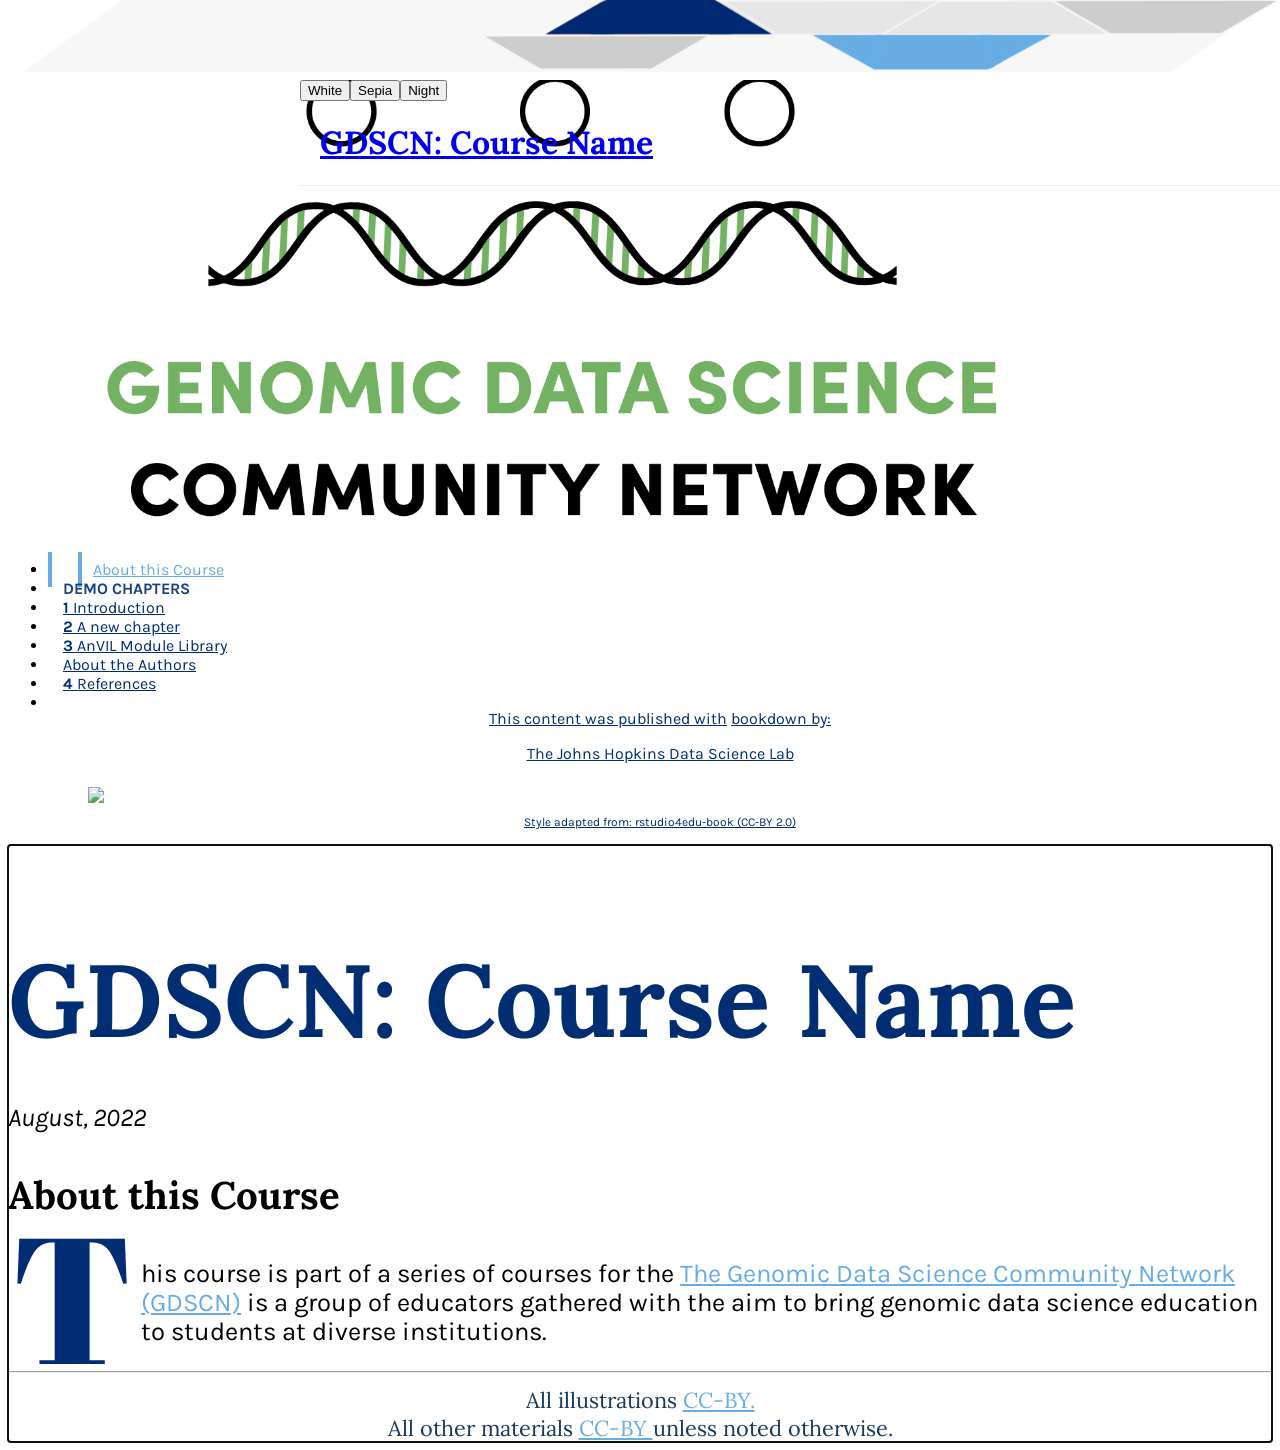
==== commit baab3932: "Render bookdown" ====
--- a/docs/index.html
+++ b/docs/index.html
@@ -185,29 +185,8 @@
 <ul>
 <li class="chapter" data-level="3.1" data-path="anvil-module-library.html"><a href="anvil-module-library.html#include-using-cowborrow_chapter"><i class="fa fa-check"></i><b>3.1</b> Include using <code>cow::borrow_chapter()</code></a></li>
 </ul></li>
-<li class="part"><span><b>AnVIL Modules</b></span></li>
-<li class="chapter" data-level="4" data-path="workspaces.html"><a href="workspaces.html"><i class="fa fa-check"></i><b>4</b> Workspaces</a>
-<ul>
-<li class="chapter" data-level="4.1" data-path="workspaces.html"><a href="workspaces.html#clone-a-workspace"><i class="fa fa-check"></i><b>4.1</b> Clone a Workspace</a></li>
-<li class="chapter" data-level="4.2" data-path="workspaces.html"><a href="workspaces.html#create-a-workspace"><i class="fa fa-check"></i><b>4.2</b> Create a Workspace</a></li>
-<li class="chapter" data-level="4.3" data-path="workspaces.html"><a href="workspaces.html#open-a-workspace"><i class="fa fa-check"></i><b>4.3</b> Open a Workspace</a></li>
-<li class="chapter" data-level="4.4" data-path="workspaces.html"><a href="workspaces.html#share-a-workspace"><i class="fa fa-check"></i><b>4.4</b> Share a Workspace</a></li>
-</ul></li>
-<li class="chapter" data-level="5" data-path="billing.html"><a href="billing.html"><i class="fa fa-check"></i><b>5</b> Billing</a>
-<ul>
-<li class="chapter" data-level="5.1" data-path="billing.html"><a href="billing.html#create-google-billing-account"><i class="fa fa-check"></i><b>5.1</b> Create Google Billing Account</a></li>
-<li class="chapter" data-level="5.2" data-path="billing.html"><a href="billing.html#add-terra-to-google-billing-account"><i class="fa fa-check"></i><b>5.2</b> Add Terra to Google Billing Account</a></li>
-<li class="chapter" data-level="5.3" data-path="billing.html"><a href="billing.html#create-terra-billing-project"><i class="fa fa-check"></i><b>5.3</b> Create Terra Billing Project</a></li>
-<li class="chapter" data-level="5.4" data-path="billing.html"><a href="billing.html#add-members-to-google-billing-account"><i class="fa fa-check"></i><b>5.4</b> Add Members to Google Billing Account</a></li>
-<li class="chapter" data-level="5.5" data-path="billing.html"><a href="billing.html#set-alerts-for-google-billing"><i class="fa fa-check"></i><b>5.5</b> Set Alerts for Google Billing</a></li>
-<li class="chapter" data-level="5.6" data-path="billing.html"><a href="billing.html#view-spend-for-google-billing"><i class="fa fa-check"></i><b>5.6</b> View Spend for Google Billing</a></li>
-</ul></li>
-<li class="chapter" data-level="6" data-path="onboarding.html"><a href="onboarding.html"><i class="fa fa-check"></i><b>6</b> Onboarding</a>
-<ul>
-<li class="chapter" data-level="6.1" data-path="onboarding.html"><a href="onboarding.html#create-google-account"><i class="fa fa-check"></i><b>6.1</b> Create Google Account</a></li>
-</ul></li>
 <li class="chapter" data-level="" data-path="about-the-authors.html"><a href="about-the-authors.html"><i class="fa fa-check"></i>About the Authors</a></li>
-<li class="chapter" data-level="7" data-path="references.html"><a href="references.html"><i class="fa fa-check"></i><b>7</b> References</a></li>
+<li class="chapter" data-level="4" data-path="references.html"><a href="references.html"><i class="fa fa-check"></i><b>4</b> References</a></li>
 <li class="divider"></li>
 <p style="text-align:center;"> <a href="https://github.com/jhudsl/OTTR_Template" target="blank" > This content was published with</a> <a href="https://bookdown.org/" target="blank"> bookdown by: </a> </p>
 <p style="text-align:center;"> <a href="http://jhudatascience.org/"> The Johns Hopkins Data Science Lab </a></p>
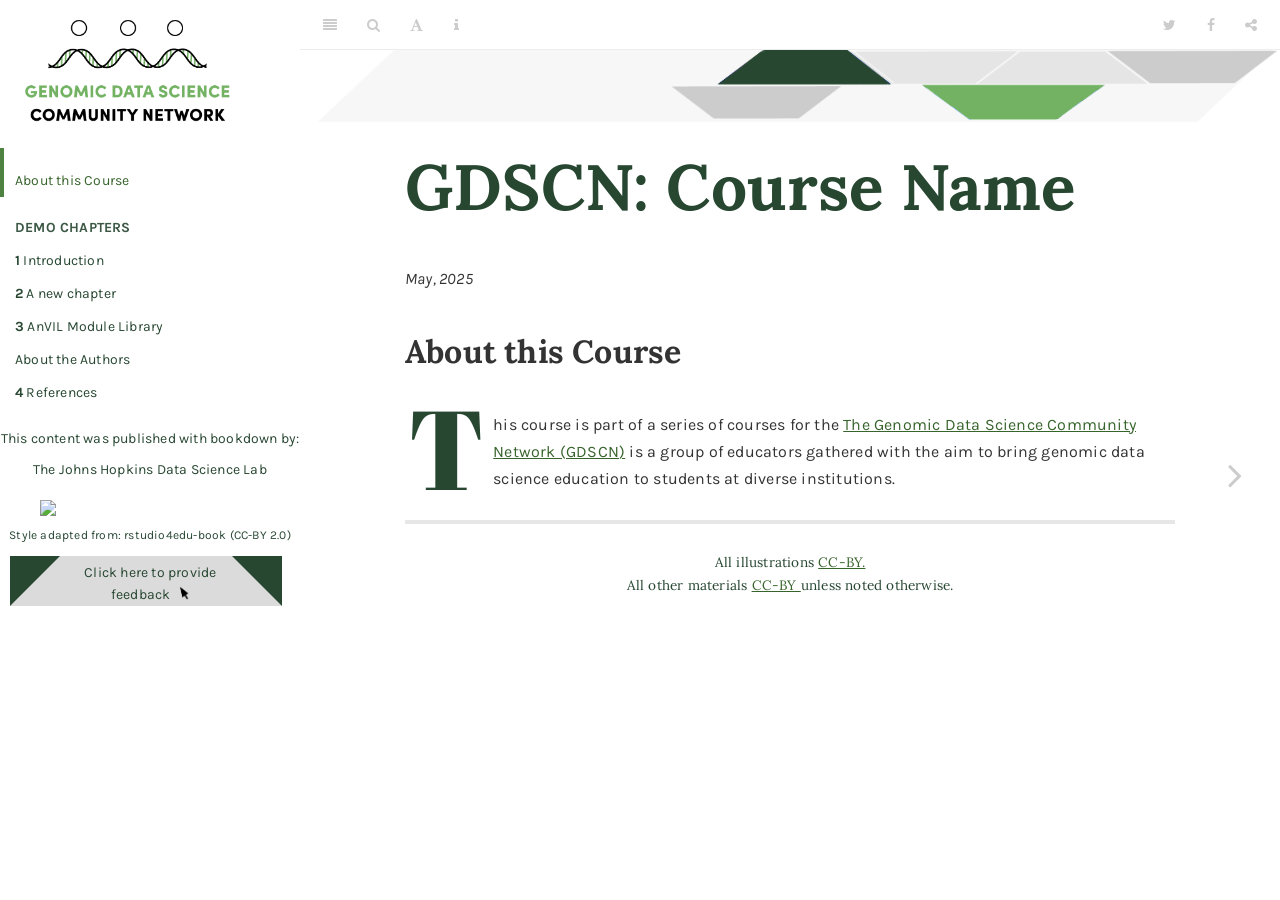
==== commit 553fcffe: "Render preview" ====
--- a/docs/index.html
+++ b/docs/index.html
@@ -6,11 +6,10 @@
   <meta http-equiv="X-UA-Compatible" content="IE=edge" />
   <title>GDSCN: Course Name</title>
   <meta name="description" content="Description about Course/Book." />
-  <meta name="generator" content="bookdown 0.24 and GitBook 2.6.7" />
+  <meta name="generator" content="bookdown 0.41 and GitBook 2.6.7" />
 
   <meta property="og:title" content="GDSCN: Course Name" />
   <meta property="og:type" content="book" />
-  
   
   <meta property="og:description" content="Description about Course/Book." />
   
@@ -31,7 +30,6 @@
   <link rel="shortcut icon" href="assets/GDSCN_style/gdscn_favicon.ico" type="image/x-icon" />
 
 <link rel="next" href="introduction.html"/>
-<script src="libs/header-attrs-2.10/header-attrs.js"></script>
 <script src="libs/jquery-3.6.0/jquery-3.6.0.min.js"></script>
 <script src="https://cdn.jsdelivr.net/npm/fuse.js@6.4.6/dist/fuse.min.js"></script>
 <link href="libs/gitbook-2.6.7/css/style.css" rel="stylesheet" />
@@ -49,8 +47,19 @@
 
 
 
-<link href="libs/anchor-sections-1.0.1/anchor-sections.css" rel="stylesheet" />
-<script src="libs/anchor-sections-1.0.1/anchor-sections.js"></script>
+<link href="libs/anchor-sections-1.1.0/anchor-sections.css" rel="stylesheet" />
+<link href="libs/anchor-sections-1.1.0/anchor-sections-hash.css" rel="stylesheet" />
+<script src="libs/anchor-sections-1.1.0/anchor-sections.js"></script>
+  
+<!-- Global site tag (gtag.js) - Google Analytics -->
+<script async src="https://www.googletagmanager.com/gtag/js?id={MeasurementID}"></script>
+<script>
+  window.dataLayer = window.dataLayer || [];
+  function gtag(){dataLayer.push(arguments);}
+  gtag('js', new Date());
+
+  gtag('config', '{MeasurementID}');
+</script>
 
 
 <style type="text/css">
@@ -89,11 +98,11 @@
 }
 code span.al { color: #ef2929; } /* Alert */
 code span.an { color: #8f5902; font-weight: bold; font-style: italic; } /* Annotation */
-code span.at { color: #c4a000; } /* Attribute */
+code span.at { color: #204a87; } /* Attribute */
 code span.bn { color: #0000cf; } /* BaseN */
 code span.cf { color: #204a87; font-weight: bold; } /* ControlFlow */
 code span.ch { color: #4e9a06; } /* Char */
-code span.cn { color: #000000; } /* Constant */
+code span.cn { color: #8f5902; } /* Constant */
 code span.co { color: #8f5902; font-style: italic; } /* Comment */
 code span.cv { color: #8f5902; font-weight: bold; font-style: italic; } /* CommentVar */
 code span.do { color: #8f5902; font-weight: bold; font-style: italic; } /* Documentation */
@@ -102,14 +111,14 @@
 code span.er { color: #a40000; font-weight: bold; } /* Error */
 code span.ex { } /* Extension */
 code span.fl { color: #0000cf; } /* Float */
-code span.fu { color: #000000; } /* Function */
+code span.fu { color: #204a87; font-weight: bold; } /* Function */
 code span.im { } /* Import */
 code span.in { color: #8f5902; font-weight: bold; font-style: italic; } /* Information */
 code span.kw { color: #204a87; font-weight: bold; } /* Keyword */
 code span.op { color: #ce5c00; font-weight: bold; } /* Operator */
 code span.ot { color: #8f5902; } /* Other */
 code span.pp { color: #8f5902; font-style: italic; } /* Preprocessor */
-code span.sc { color: #000000; } /* SpecialChar */
+code span.sc { color: #ce5c00; font-weight: bold; } /* SpecialChar */
 code span.ss { color: #4e9a06; } /* SpecialString */
 code span.st { color: #4e9a06; } /* String */
 code span.va { color: #000000; } /* Variable */
@@ -118,6 +127,10 @@
 </style>
 
 <style type="text/css">
+  
+  div.hanging-indent{margin-left: 1.5em; text-indent: -1.5em;}
+</style>
+<style type="text/css">
 /* Used with Pandoc 2.11+ new --citeproc when CSL is used */
 div.csl-bib-body { }
 div.csl-entry {
@@ -140,7 +153,10 @@
 }
 </style>
 
-<link rel="stylesheet" href="assets/GDSCN_style/style.css" type="text/css" />
+<link rel="stylesheet" href="assets/style_config_default.css" type="text/css" />
+<link rel="stylesheet" href="assets/GDSCN_style/style_config_GDSCN.css" type="text/css" />
+<link rel="stylesheet" href="assets/style.css" type="text/css" />
+<link rel="stylesheet" href="assets/AnVIL_Template/AnVIL_Template.css" type="text/css" />
 </head>
 
 <body>
@@ -192,6 +208,8 @@
 <p style="text-align:center;"> <a href="http://jhudatascience.org/"> The Johns Hopkins Data Science Lab </a></p>
 <a href="http://jhudatascience.org/"><img src="https://jhudatascience.org/images/dasl.png" style=" width: 80%; padding-left: 40px; padding-top: 8px; vertical-align: top "</a>
 <p style="text-align:center; font-size: 12px;"> <a href="https://github.com/rstudio4edu/rstudio4edu-book/"> Style adapted from: rstudio4edu-book </a> <a href ="https://creativecommons.org/licenses/by/2.0/"> (CC-BY 2.0) </a></p>
+<p style="padding-left: 40px;"><div class="trapezoid" style = "padding-left: 40px;"><span><a href="https://docs.google.com/forms/d/e/1FAIpQLScrDVb_utm55pmb_SHx-RgELTEbCCWdLea0T3IzS0Oj00GE4w/viewform?usp=pp_url&entry.1565230805=GDSCN:+Course+Name+"> Click here to provide feedback</a> <img src="assets/itcr_arrow.png" style=" width: 10%" ></span></div></p>
+
 </ul>
 
       </nav>
@@ -213,7 +231,6 @@
   <meta name="viewport" content="width=device-width,minimum-scale=1.0,maximum-scale=10.0,initial-scale=1.0">
   <!--script src="https://kit.fontawesome.com/6a26f47516.js"></script-->
   <!--<script src="assets/hideOutput.js"></script>-->
-  <link href="assets/GDSCN_style/style.css" rel="stylesheet">
 </head>
 
 
@@ -223,10 +240,10 @@
 </div>
 <div id="header">
 <h1 class="title">GDSCN: Course Name</h1>
-<p class="date"><em>August, 2022</em></p>
+<p class="date"><em>May, 2025</em></p>
 </div>
-<div id="about-this-course" class="section level1 unnumbered">
-<h1>About this Course</h1>
+<div id="about-this-course" class="section level1 unnumbered hasAnchor">
+<h1>About this Course<a href="index.html#about-this-course" class="anchor-section" aria-label="Anchor link to header"></a></h1>
 <p>This course is part of a series of courses for the <a href="https://www.gdscn.org/home">The Genomic Data Science Community Network (GDSCN)</a> is a group of educators gathered with the aim to bring genomic data science education to students at diverse institutions.</p>
 
 </div>
--- a/docs/libs/gitbook-2.6.7/css/plugin-highlight.css
+++ b/docs/libs/gitbook-2.6.7/css/plugin-highlight.css
@@ -0,0 +1,426 @@
+.book .book-body .page-wrapper .page-inner section.normal pre,
+.book .book-body .page-wrapper .page-inner section.normal code {
+  /* http://jmblog.github.com/color-themes-for-google-code-highlightjs */
+  /* Tomorrow Comment */
+  /* Tomorrow Red */
+  /* Tomorrow Orange */
+  /* Tomorrow Yellow */
+  /* Tomorrow Green */
+  /* Tomorrow Aqua */
+  /* Tomorrow Blue */
+  /* Tomorrow Purple */
+}
+.book .book-body .page-wrapper .page-inner section.normal pre .hljs-comment,
+.book .book-body .page-wrapper .page-inner section.normal code .hljs-comment,
+.book .book-body .page-wrapper .page-inner section.normal pre .hljs-title,
+.book .book-body .page-wrapper .page-inner section.normal code .hljs-title {
+  color: #8e908c;
+}
+.book .book-body .page-wrapper .page-inner section.normal pre .hljs-variable,
+.book .book-body .page-wrapper .page-inner section.normal code .hljs-variable,
+.book .book-body .page-wrapper .page-inner section.normal pre .hljs-attribute,
+.book .book-body .page-wrapper .page-inner section.normal code .hljs-attribute,
+.book .book-body .page-wrapper .page-inner section.normal pre .hljs-tag,
+.book .book-body .page-wrapper .page-inner section.normal code .hljs-tag,
+.book .book-body .page-wrapper .page-inner section.normal pre .hljs-regexp,
+.book .book-body .page-wrapper .page-inner section.normal code .hljs-regexp,
+.book .book-body .page-wrapper .page-inner section.normal pre .ruby .hljs-constant,
+.book .book-body .page-wrapper .page-inner section.normal code .ruby .hljs-constant,
+.book .book-body .page-wrapper .page-inner section.normal pre .xml .hljs-tag .hljs-title,
+.book .book-body .page-wrapper .page-inner section.normal code .xml .hljs-tag .hljs-title,
+.book .book-body .page-wrapper .page-inner section.normal pre .xml .hljs-pi,
+.book .book-body .page-wrapper .page-inner section.normal code .xml .hljs-pi,
+.book .book-body .page-wrapper .page-inner section.normal pre .xml .hljs-doctype,
+.book .book-body .page-wrapper .page-inner section.normal code .xml .hljs-doctype,
+.book .book-body .page-wrapper .page-inner section.normal pre .html .hljs-doctype,
+.book .book-body .page-wrapper .page-inner section.normal code .html .hljs-doctype,
+.book .book-body .page-wrapper .page-inner section.normal pre .css .hljs-id,
+.book .book-body .page-wrapper .page-inner section.normal code .css .hljs-id,
+.book .book-body .page-wrapper .page-inner section.normal pre .css .hljs-class,
+.book .book-body .page-wrapper .page-inner section.normal code .css .hljs-class,
+.book .book-body .page-wrapper .page-inner section.normal pre .css .hljs-pseudo,
+.book .book-body .page-wrapper .page-inner section.normal code .css .hljs-pseudo {
+  color: #c82829;
+}
+.book .book-body .page-wrapper .page-inner section.normal pre .hljs-number,
+.book .book-body .page-wrapper .page-inner section.normal code .hljs-number,
+.book .book-body .page-wrapper .page-inner section.normal pre .hljs-preprocessor,
+.book .book-body .page-wrapper .page-inner section.normal code .hljs-preprocessor,
+.book .book-body .page-wrapper .page-inner section.normal pre .hljs-pragma,
+.book .book-body .page-wrapper .page-inner section.normal code .hljs-pragma,
+.book .book-body .page-wrapper .page-inner section.normal pre .hljs-built_in,
+.book .book-body .page-wrapper .page-inner section.normal code .hljs-built_in,
+.book .book-body .page-wrapper .page-inner section.normal pre .hljs-literal,
+.book .book-body .page-wrapper .page-inner section.normal code .hljs-literal,
+.book .book-body .page-wrapper .page-inner section.normal pre .hljs-params,
+.book .book-body .page-wrapper .page-inner section.normal code .hljs-params,
+.book .book-body .page-wrapper .page-inner section.normal pre .hljs-constant,
+.book .book-body .page-wrapper .page-inner section.normal code .hljs-constant {
+  color: #f5871f;
+}
+.book .book-body .page-wrapper .page-inner section.normal pre .ruby .hljs-class .hljs-title,
+.book .book-body .page-wrapper .page-inner section.normal code .ruby .hljs-class .hljs-title,
+.book .book-body .page-wrapper .page-inner section.normal pre .css .hljs-rules .hljs-attribute,
+.book .book-body .page-wrapper .page-inner section.normal code .css .hljs-rules .hljs-attribute {
+  color: #eab700;
+}
+.book .book-body .page-wrapper .page-inner section.normal pre .hljs-string,
+.book .book-body .page-wrapper .page-inner section.normal code .hljs-string,
+.book .book-body .page-wrapper .page-inner section.normal pre .hljs-value,
+.book .book-body .page-wrapper .page-inner section.normal code .hljs-value,
+.book .book-body .page-wrapper .page-inner section.normal pre .hljs-inheritance,
+.book .book-body .page-wrapper .page-inner section.normal code .hljs-inheritance,
+.book .book-body .page-wrapper .page-inner section.normal pre .hljs-header,
+.book .book-body .page-wrapper .page-inner section.normal code .hljs-header,
+.book .book-body .page-wrapper .page-inner section.normal pre .ruby .hljs-symbol,
+.book .book-body .page-wrapper .page-inner section.normal code .ruby .hljs-symbol,
+.book .book-body .page-wrapper .page-inner section.normal pre .xml .hljs-cdata,
+.book .book-body .page-wrapper .page-inner section.normal code .xml .hljs-cdata {
+  color: #718c00;
+}
+.book .book-body .page-wrapper .page-inner section.normal pre .css .hljs-hexcolor,
+.book .book-body .page-wrapper .page-inner section.normal code .css .hljs-hexcolor {
+  color: #3e999f;
+}
+.book .book-body .page-wrapper .page-inner section.normal pre .hljs-function,
+.book .book-body .page-wrapper .page-inner section.normal code .hljs-function,
+.book .book-body .page-wrapper .page-inner section.normal pre .python .hljs-decorator,
+.book .book-body .page-wrapper .page-inner section.normal code .python .hljs-decorator,
+.book .book-body .page-wrapper .page-inner section.normal pre .python .hljs-title,
+.book .book-body .page-wrapper .page-inner section.normal code .python .hljs-title,
+.book .book-body .page-wrapper .page-inner section.normal pre .ruby .hljs-function .hljs-title,
+.book .book-body .page-wrapper .page-inner section.normal code .ruby .hljs-function .hljs-title,
+.book .book-body .page-wrapper .page-inner section.normal pre .ruby .hljs-title .hljs-keyword,
+.book .book-body .page-wrapper .page-inner section.normal code .ruby .hljs-title .hljs-keyword,
+.book .book-body .page-wrapper .page-inner section.normal pre .perl .hljs-sub,
+.book .book-body .page-wrapper .page-inner section.normal code .perl .hljs-sub,
+.book .book-body .page-wrapper .page-inner section.normal pre .javascript .hljs-title,
+.book .book-body .page-wrapper .page-inner section.normal code .javascript .hljs-title,
+.book .book-body .page-wrapper .page-inner section.normal pre .coffeescript .hljs-title,
+.book .book-body .page-wrapper .page-inner section.normal code .coffeescript .hljs-title {
+  color: #4271ae;
+}
+.book .book-body .page-wrapper .page-inner section.normal pre .hljs-keyword,
+.book .book-body .page-wrapper .page-inner section.normal code .hljs-keyword,
+.book .book-body .page-wrapper .page-inner section.normal pre .javascript .hljs-function,
+.book .book-body .page-wrapper .page-inner section.normal code .javascript .hljs-function {
+  color: #8959a8;
+}
+.book .book-body .page-wrapper .page-inner section.normal pre .hljs,
+.book .book-body .page-wrapper .page-inner section.normal code .hljs {
+  display: block;
+  background: white;
+  color: #4d4d4c;
+  padding: 0.5em;
+}
+.book .book-body .page-wrapper .page-inner section.normal pre .coffeescript .javascript,
+.book .book-body .page-wrapper .page-inner section.normal code .coffeescript .javascript,
+.book .book-body .page-wrapper .page-inner section.normal pre .javascript .xml,
+.book .book-body .page-wrapper .page-inner section.normal code .javascript .xml,
+.book .book-body .page-wrapper .page-inner section.normal pre .tex .hljs-formula,
+.book .book-body .page-wrapper .page-inner section.normal code .tex .hljs-formula,
+.book .book-body .page-wrapper .page-inner section.normal pre .xml .javascript,
+.book .book-body .page-wrapper .page-inner section.normal code .xml .javascript,
+.book .book-body .page-wrapper .page-inner section.normal pre .xml .vbscript,
+.book .book-body .page-wrapper .page-inner section.normal code .xml .vbscript,
+.book .book-body .page-wrapper .page-inner section.normal pre .xml .css,
+.book .book-body .page-wrapper .page-inner section.normal code .xml .css,
+.book .book-body .page-wrapper .page-inner section.normal pre .xml .hljs-cdata,
+.book .book-body .page-wrapper .page-inner section.normal code .xml .hljs-cdata {
+  opacity: 0.5;
+}
+.book.color-theme-1 .book-body .page-wrapper .page-inner section.normal pre,
+.book.color-theme-1 .book-body .page-wrapper .page-inner section.normal code {
+  /*
+
+Original Style from ethanschoonover.com/solarized (c) Jeremy Hull <sourdrums@gmail.com>
+
+*/
+  /* Solarized Green */
+  /* Solarized Cyan */
+  /* Solarized Blue */
+  /* Solarized Yellow */
+  /* Solarized Orange */
+  /* Solarized Red */
+  /* Solarized Violet */
+}
+.book.color-theme-1 .book-body .page-wrapper .page-inner section.normal pre .hljs,
+.book.color-theme-1 .book-body .page-wrapper .page-inner section.normal code .hljs {
+  display: block;
+  padding: 0.5em;
+  background: #fdf6e3;
+  color: #657b83;
+}
+.book.color-theme-1 .book-body .page-wrapper .page-inner section.normal pre .hljs-comment,
+.book.color-theme-1 .book-body .page-wrapper .page-inner section.normal code .hljs-comment,
+.book.color-theme-1 .book-body .page-wrapper .page-inner section.normal pre .hljs-template_comment,
+.book.color-theme-1 .book-body .page-wrapper .page-inner section.normal code .hljs-template_comment,
+.book.color-theme-1 .book-body .page-wrapper .page-inner section.normal pre .diff .hljs-header,
+.book.color-theme-1 .book-body .page-wrapper .page-inner section.normal code .diff .hljs-header,
+.book.color-theme-1 .book-body .page-wrapper .page-inner section.normal pre .hljs-doctype,
+.book.color-theme-1 .book-body .page-wrapper .page-inner section.normal code .hljs-doctype,
+.book.color-theme-1 .book-body .page-wrapper .page-inner section.normal pre .hljs-pi,
+.book.color-theme-1 .book-body .page-wrapper .page-inner section.normal code .hljs-pi,
+.book.color-theme-1 .book-body .page-wrapper .page-inner section.normal pre .lisp .hljs-string,
+.book.color-theme-1 .book-body .page-wrapper .page-inner section.normal code .lisp .hljs-string,
+.book.color-theme-1 .book-body .page-wrapper .page-inner section.normal pre .hljs-javadoc,
+.book.color-theme-1 .book-body .page-wrapper .page-inner section.normal code .hljs-javadoc {
+  color: #93a1a1;
+}
+.book.color-theme-1 .book-body .page-wrapper .page-inner section.normal pre .hljs-keyword,
+.book.color-theme-1 .book-body .page-wrapper .page-inner section.normal code .hljs-keyword,
+.book.color-theme-1 .book-body .page-wrapper .page-inner section.normal pre .hljs-winutils,
+.book.color-theme-1 .book-body .page-wrapper .page-inner section.normal code .hljs-winutils,
+.book.color-theme-1 .book-body .page-wrapper .page-inner section.normal pre .method,
+.book.color-theme-1 .book-body .page-wrapper .page-inner section.normal code .method,
+.book.color-theme-1 .book-body .page-wrapper .page-inner section.normal pre .hljs-addition,
+.book.color-theme-1 .book-body .page-wrapper .page-inner section.normal code .hljs-addition,
+.book.color-theme-1 .book-body .page-wrapper .page-inner section.normal pre .css .hljs-tag,
+.book.color-theme-1 .book-body .page-wrapper .page-inner section.normal code .css .hljs-tag,
+.book.color-theme-1 .book-body .page-wrapper .page-inner section.normal pre .hljs-request,
+.book.color-theme-1 .book-body .page-wrapper .page-inner section.normal code .hljs-request,
+.book.color-theme-1 .book-body .page-wrapper .page-inner section.normal pre .hljs-status,
+.book.color-theme-1 .book-body .page-wrapper .page-inner section.normal code .hljs-status,
+.book.color-theme-1 .book-body .page-wrapper .page-inner section.normal pre .nginx .hljs-title,
+.book.color-theme-1 .book-body .page-wrapper .page-inner section.normal code .nginx .hljs-title {
+  color: #859900;
+}
+.book.color-theme-1 .book-body .page-wrapper .page-inner section.normal pre .hljs-number,
+.book.color-theme-1 .book-body .page-wrapper .page-inner section.normal code .hljs-number,
+.book.color-theme-1 .book-body .page-wrapper .page-inner section.normal pre .hljs-command,
+.book.color-theme-1 .book-body .page-wrapper .page-inner section.normal code .hljs-command,
+.book.color-theme-1 .book-body .page-wrapper .page-inner section.normal pre .hljs-string,
+.book.color-theme-1 .book-body .page-wrapper .page-inner section.normal code .hljs-string,
+.book.color-theme-1 .book-body .page-wrapper .page-inner section.normal pre .hljs-tag .hljs-value,
+.book.color-theme-1 .book-body .page-wrapper .page-inner section.normal code .hljs-tag .hljs-value,
+.book.color-theme-1 .book-body .page-wrapper .page-inner section.normal pre .hljs-rules .hljs-value,
+.book.color-theme-1 .book-body .page-wrapper .page-inner section.normal code .hljs-rules .hljs-value,
+.book.color-theme-1 .book-body .page-wrapper .page-inner section.normal pre .hljs-phpdoc,
+.book.color-theme-1 .book-body .page-wrapper .page-inner section.normal code .hljs-phpdoc,
+.book.color-theme-1 .book-body .page-wrapper .page-inner section.normal pre .tex .hljs-formula,
+.book.color-theme-1 .book-body .page-wrapper .page-inner section.normal code .tex .hljs-formula,
+.book.color-theme-1 .book-body .page-wrapper .page-inner section.normal pre .hljs-regexp,
+.book.color-theme-1 .book-body .page-wrapper .page-inner section.normal code .hljs-regexp,
+.book.color-theme-1 .book-body .page-wrapper .page-inner section.normal pre .hljs-hexcolor,
+.book.color-theme-1 .book-body .page-wrapper .page-inner section.normal code .hljs-hexcolor,
+.book.color-theme-1 .book-body .page-wrapper .page-inner section.normal pre .hljs-link_url,
+.book.color-theme-1 .book-body .page-wrapper .page-inner section.normal code .hljs-link_url {
+  color: #2aa198;
+}
+.book.color-theme-1 .book-body .page-wrapper .page-inner section.normal pre .hljs-title,
+.book.color-theme-1 .book-body .page-wrapper .page-inner section.normal code .hljs-title,
+.book.color-theme-1 .book-body .page-wrapper .page-inner section.normal pre .hljs-localvars,
+.book.color-theme-1 .book-body .page-wrapper .page-inner section.normal code .hljs-localvars,
+.book.color-theme-1 .book-body .page-wrapper .page-inner section.normal pre .hljs-chunk,
+.book.color-theme-1 .book-body .page-wrapper .page-inner section.normal code .hljs-chunk,
+.book.color-theme-1 .book-body .page-wrapper .page-inner section.normal pre .hljs-decorator,
+.book.color-theme-1 .book-body .page-wrapper .page-inner section.normal code .hljs-decorator,
+.book.color-theme-1 .book-body .page-wrapper .page-inner section.normal pre .hljs-built_in,
+.book.color-theme-1 .book-body .page-wrapper .page-inner section.normal code .hljs-built_in,
+.book.color-theme-1 .book-body .page-wrapper .page-inner section.normal pre .hljs-identifier,
+.book.color-theme-1 .book-body .page-wrapper .page-inner section.normal code .hljs-identifier,
+.book.color-theme-1 .book-body .page-wrapper .page-inner section.normal pre .vhdl .hljs-literal,
+.book.color-theme-1 .book-body .page-wrapper .page-inner section.normal code .vhdl .hljs-literal,
+.book.color-theme-1 .book-body .page-wrapper .page-inner section.normal pre .hljs-id,
+.book.color-theme-1 .book-body .page-wrapper .page-inner section.normal code .hljs-id,
+.book.color-theme-1 .book-body .page-wrapper .page-inner section.normal pre .css .hljs-function,
+.book.color-theme-1 .book-body .page-wrapper .page-inner section.normal code .css .hljs-function {
+  color: #268bd2;
+}
+.book.color-theme-1 .book-body .page-wrapper .page-inner section.normal pre .hljs-attribute,
+.book.color-theme-1 .book-body .page-wrapper .page-inner section.normal code .hljs-attribute,
+.book.color-theme-1 .book-body .page-wrapper .page-inner section.normal pre .hljs-variable,
+.book.color-theme-1 .book-body .page-wrapper .page-inner section.normal code .hljs-variable,
+.book.color-theme-1 .book-body .page-wrapper .page-inner section.normal pre .lisp .hljs-body,
+.book.color-theme-1 .book-body .page-wrapper .page-inner section.normal code .lisp .hljs-body,
+.book.color-theme-1 .book-body .page-wrapper .page-inner section.normal pre .smalltalk .hljs-number,
+.book.color-theme-1 .book-body .page-wrapper .page-inner section.normal code .smalltalk .hljs-number,
+.book.color-theme-1 .book-body .page-wrapper .page-inner section.normal pre .hljs-constant,
+.book.color-theme-1 .book-body .page-wrapper .page-inner section.normal code .hljs-constant,
+.book.color-theme-1 .book-body .page-wrapper .page-inner section.normal pre .hljs-class .hljs-title,
+.book.color-theme-1 .book-body .page-wrapper .page-inner section.normal code .hljs-class .hljs-title,
+.book.color-theme-1 .book-body .page-wrapper .page-inner section.normal pre .hljs-parent,
+.book.color-theme-1 .book-body .page-wrapper .page-inner section.normal code .hljs-parent,
+.book.color-theme-1 .book-body .page-wrapper .page-inner section.normal pre .haskell .hljs-type,
+.book.color-theme-1 .book-body .page-wrapper .page-inner section.normal code .haskell .hljs-type,
+.book.color-theme-1 .book-body .page-wrapper .page-inner section.normal pre .hljs-link_reference,
+.book.color-theme-1 .book-body .page-wrapper .page-inner section.normal code .hljs-link_reference {
+  color: #b58900;
+}
+.book.color-theme-1 .book-body .page-wrapper .page-inner section.normal pre .hljs-preprocessor,
+.book.color-theme-1 .book-body .page-wrapper .page-inner section.normal code .hljs-preprocessor,
+.book.color-theme-1 .book-body .page-wrapper .page-inner section.normal pre .hljs-preprocessor .hljs-keyword,
+.book.color-theme-1 .book-body .page-wrapper .page-inner section.normal code .hljs-preprocessor .hljs-keyword,
+.book.color-theme-1 .book-body .page-wrapper .page-inner section.normal pre .hljs-pragma,
+.book.color-theme-1 .book-body .page-wrapper .page-inner section.normal code .hljs-pragma,
+.book.color-theme-1 .book-body .page-wrapper .page-inner section.normal pre .hljs-shebang,
+.book.color-theme-1 .book-body .page-wrapper .page-inner section.normal code .hljs-shebang,
+.book.color-theme-1 .book-body .page-wrapper .page-inner section.normal pre .hljs-symbol,
+.book.color-theme-1 .book-body .page-wrapper .page-inner section.normal code .hljs-symbol,
+.book.color-theme-1 .book-body .page-wrapper .page-inner section.normal pre .hljs-symbol .hljs-string,
+.book.color-theme-1 .book-body .page-wrapper .page-inner section.normal code .hljs-symbol .hljs-string,
+.book.color-theme-1 .book-body .page-wrapper .page-inner section.normal pre .diff .hljs-change,
+.book.color-theme-1 .book-body .page-wrapper .page-inner section.normal code .diff .hljs-change,
+.book.color-theme-1 .book-body .page-wrapper .page-inner section.normal pre .hljs-special,
+.book.color-theme-1 .book-body .page-wrapper .page-inner section.normal code .hljs-special,
+.book.color-theme-1 .book-body .page-wrapper .page-inner section.normal pre .hljs-attr_selector,
+.book.color-theme-1 .book-body .page-wrapper .page-inner section.normal code .hljs-attr_selector,
+.book.color-theme-1 .book-body .page-wrapper .page-inner section.normal pre .hljs-subst,
+.book.color-theme-1 .book-body .page-wrapper .page-inner section.normal code .hljs-subst,
+.book.color-theme-1 .book-body .page-wrapper .page-inner section.normal pre .hljs-cdata,
+.book.color-theme-1 .book-body .page-wrapper .page-inner section.normal code .hljs-cdata,
+.book.color-theme-1 .book-body .page-wrapper .page-inner section.normal pre .clojure .hljs-title,
+.book.color-theme-1 .book-body .page-wrapper .page-inner section.normal code .clojure .hljs-title,
+.book.color-theme-1 .book-body .page-wrapper .page-inner section.normal pre .css .hljs-pseudo,
+.book.color-theme-1 .book-body .page-wrapper .page-inner section.normal code .css .hljs-pseudo,
+.book.color-theme-1 .book-body .page-wrapper .page-inner section.normal pre .hljs-header,
+.book.color-theme-1 .book-body .page-wrapper .page-inner section.normal code .hljs-header {
+  color: #cb4b16;
+}
+.book.color-theme-1 .book-body .page-wrapper .page-inner section.normal pre .hljs-deletion,
+.book.color-theme-1 .book-body .page-wrapper .page-inner section.normal code .hljs-deletion,
+.book.color-theme-1 .book-body .page-wrapper .page-inner section.normal pre .hljs-important,
+.book.color-theme-1 .book-body .page-wrapper .page-inner section.normal code .hljs-important {
+  color: #dc322f;
+}
+.book.color-theme-1 .book-body .page-wrapper .page-inner section.normal pre .hljs-link_label,
+.book.color-theme-1 .book-body .page-wrapper .page-inner section.normal code .hljs-link_label {
+  color: #6c71c4;
+}
+.book.color-theme-1 .book-body .page-wrapper .page-inner section.normal pre .tex .hljs-formula,
+.book.color-theme-1 .book-body .page-wrapper .page-inner section.normal code .tex .hljs-formula {
+  background: #eee8d5;
+}
+.book.color-theme-2 .book-body .page-wrapper .page-inner section.normal pre,
+.book.color-theme-2 .book-body .page-wrapper .page-inner section.normal code {
+  /* Tomorrow Night Bright Theme */
+  /* Original theme - https://github.com/chriskempson/tomorrow-theme */
+  /* http://jmblog.github.com/color-themes-for-google-code-highlightjs */
+  /* Tomorrow Comment */
+  /* Tomorrow Red */
+  /* Tomorrow Orange */
+  /* Tomorrow Yellow */
+  /* Tomorrow Green */
+  /* Tomorrow Aqua */
+  /* Tomorrow Blue */
+  /* Tomorrow Purple */
+}
+.book.color-theme-2 .book-body .page-wrapper .page-inner section.normal pre .hljs-comment,
+.book.color-theme-2 .book-body .page-wrapper .page-inner section.normal code .hljs-comment,
+.book.color-theme-2 .book-body .page-wrapper .page-inner section.normal pre .hljs-title,
+.book.color-theme-2 .book-body .page-wrapper .page-inner section.normal code .hljs-title {
+  color: #969896;
+}
+.book.color-theme-2 .book-body .page-wrapper .page-inner section.normal pre .hljs-variable,
+.book.color-theme-2 .book-body .page-wrapper .page-inner section.normal code .hljs-variable,
+.book.color-theme-2 .book-body .page-wrapper .page-inner section.normal pre .hljs-attribute,
+.book.color-theme-2 .book-body .page-wrapper .page-inner section.normal code .hljs-attribute,
+.book.color-theme-2 .book-body .page-wrapper .page-inner section.normal pre .hljs-tag,
+.book.color-theme-2 .book-body .page-wrapper .page-inner section.normal code .hljs-tag,
+.book.color-theme-2 .book-body .page-wrapper .page-inner section.normal pre .hljs-regexp,
+.book.color-theme-2 .book-body .page-wrapper .page-inner section.normal code .hljs-regexp,
+.book.color-theme-2 .book-body .page-wrapper .page-inner section.normal pre .ruby .hljs-constant,
+.book.color-theme-2 .book-body .page-wrapper .page-inner section.normal code .ruby .hljs-constant,
+.book.color-theme-2 .book-body .page-wrapper .page-inner section.normal pre .xml .hljs-tag .hljs-title,
+.book.color-theme-2 .book-body .page-wrapper .page-inner section.normal code .xml .hljs-tag .hljs-title,
+.book.color-theme-2 .book-body .page-wrapper .page-inner section.normal pre .xml .hljs-pi,
+.book.color-theme-2 .book-body .page-wrapper .page-inner section.normal code .xml .hljs-pi,
+.book.color-theme-2 .book-body .page-wrapper .page-inner section.normal pre .xml .hljs-doctype,
+.book.color-theme-2 .book-body .page-wrapper .page-inner section.normal code .xml .hljs-doctype,
+.book.color-theme-2 .book-body .page-wrapper .page-inner section.normal pre .html .hljs-doctype,
+.book.color-theme-2 .book-body .page-wrapper .page-inner section.normal code .html .hljs-doctype,
+.book.color-theme-2 .book-body .page-wrapper .page-inner section.normal pre .css .hljs-id,
+.book.color-theme-2 .book-body .page-wrapper .page-inner section.normal code .css .hljs-id,
+.book.color-theme-2 .book-body .page-wrapper .page-inner section.normal pre .css .hljs-class,
+.book.color-theme-2 .book-body .page-wrapper .page-inner section.normal code .css .hljs-class,
+.book.color-theme-2 .book-body .page-wrapper .page-inner section.normal pre .css .hljs-pseudo,
+.book.color-theme-2 .book-body .page-wrapper .page-inner section.normal code .css .hljs-pseudo {
+  color: #d54e53;
+}
+.book.color-theme-2 .book-body .page-wrapper .page-inner section.normal pre .hljs-number,
+.book.color-theme-2 .book-body .page-wrapper .page-inner section.normal code .hljs-number,
+.book.color-theme-2 .book-body .page-wrapper .page-inner section.normal pre .hljs-preprocessor,
+.book.color-theme-2 .book-body .page-wrapper .page-inner section.normal code .hljs-preprocessor,
+.book.color-theme-2 .book-body .page-wrapper .page-inner section.normal pre .hljs-pragma,
+.book.color-theme-2 .book-body .page-wrapper .page-inner section.normal code .hljs-pragma,
+.book.color-theme-2 .book-body .page-wrapper .page-inner section.normal pre .hljs-built_in,
+.book.color-theme-2 .book-body .page-wrapper .page-inner section.normal code .hljs-built_in,
+.book.color-theme-2 .book-body .page-wrapper .page-inner section.normal pre .hljs-literal,
+.book.color-theme-2 .book-body .page-wrapper .page-inner section.normal code .hljs-literal,
+.book.color-theme-2 .book-body .page-wrapper .page-inner section.normal pre .hljs-params,
+.book.color-theme-2 .book-body .page-wrapper .page-inner section.normal code .hljs-params,
+.book.color-theme-2 .book-body .page-wrapper .page-inner section.normal pre .hljs-constant,
+.book.color-theme-2 .book-body .page-wrapper .page-inner section.normal code .hljs-constant {
+  color: #e78c45;
+}
+.book.color-theme-2 .book-body .page-wrapper .page-inner section.normal pre .ruby .hljs-class .hljs-title,
+.book.color-theme-2 .book-body .page-wrapper .page-inner section.normal code .ruby .hljs-class .hljs-title,
+.book.color-theme-2 .book-body .page-wrapper .page-inner section.normal pre .css .hljs-rules .hljs-attribute,
+.book.color-theme-2 .book-body .page-wrapper .page-inner section.normal code .css .hljs-rules .hljs-attribute {
+  color: #e7c547;
+}
+.book.color-theme-2 .book-body .page-wrapper .page-inner section.normal pre .hljs-string,
+.book.color-theme-2 .book-body .page-wrapper .page-inner section.normal code .hljs-string,
+.book.color-theme-2 .book-body .page-wrapper .page-inner section.normal pre .hljs-value,
+.book.color-theme-2 .book-body .page-wrapper .page-inner section.normal code .hljs-value,
+.book.color-theme-2 .book-body .page-wrapper .page-inner section.normal pre .hljs-inheritance,
+.book.color-theme-2 .book-body .page-wrapper .page-inner section.normal code .hljs-inheritance,
+.book.color-theme-2 .book-body .page-wrapper .page-inner section.normal pre .hljs-header,
+.book.color-theme-2 .book-body .page-wrapper .page-inner section.normal code .hljs-header,
+.book.color-theme-2 .book-body .page-wrapper .page-inner section.normal pre .ruby .hljs-symbol,
+.book.color-theme-2 .book-body .page-wrapper .page-inner section.normal code .ruby .hljs-symbol,
+.book.color-theme-2 .book-body .page-wrapper .page-inner section.normal pre .xml .hljs-cdata,
+.book.color-theme-2 .book-body .page-wrapper .page-inner section.normal code .xml .hljs-cdata {
+  color: #b9ca4a;
+}
+.book.color-theme-2 .book-body .page-wrapper .page-inner section.normal pre .css .hljs-hexcolor,
+.book.color-theme-2 .book-body .page-wrapper .page-inner section.normal code .css .hljs-hexcolor {
+  color: #70c0b1;
+}
+.book.color-theme-2 .book-body .page-wrapper .page-inner section.normal pre .hljs-function,
+.book.color-theme-2 .book-body .page-wrapper .page-inner section.normal code .hljs-function,
+.book.color-theme-2 .book-body .page-wrapper .page-inner section.normal pre .python .hljs-decorator,
+.book.color-theme-2 .book-body .page-wrapper .page-inner section.normal code .python .hljs-decorator,
+.book.color-theme-2 .book-body .page-wrapper .page-inner section.normal pre .python .hljs-title,
+.book.color-theme-2 .book-body .page-wrapper .page-inner section.normal code .python .hljs-title,
+.book.color-theme-2 .book-body .page-wrapper .page-inner section.normal pre .ruby .hljs-function .hljs-title,
+.book.color-theme-2 .book-body .page-wrapper .page-inner section.normal code .ruby .hljs-function .hljs-title,
+.book.color-theme-2 .book-body .page-wrapper .page-inner section.normal pre .ruby .hljs-title .hljs-keyword,
+.book.color-theme-2 .book-body .page-wrapper .page-inner section.normal code .ruby .hljs-title .hljs-keyword,
+.book.color-theme-2 .book-body .page-wrapper .page-inner section.normal pre .perl .hljs-sub,
+.book.color-theme-2 .book-body .page-wrapper .page-inner section.normal code .perl .hljs-sub,
+.book.color-theme-2 .book-body .page-wrapper .page-inner section.normal pre .javascript .hljs-title,
+.book.color-theme-2 .book-body .page-wrapper .page-inner section.normal code .javascript .hljs-title,
+.book.color-theme-2 .book-body .page-wrapper .page-inner section.normal pre .coffeescript .hljs-title,
+.book.color-theme-2 .book-body .page-wrapper .page-inner section.normal code .coffeescript .hljs-title {
+  color: #7aa6da;
+}
+.book.color-theme-2 .book-body .page-wrapper .page-inner section.normal pre .hljs-keyword,
+.book.color-theme-2 .book-body .page-wrapper .page-inner section.normal code .hljs-keyword,
+.book.color-theme-2 .book-body .page-wrapper .page-inner section.normal pre .javascript .hljs-function,
+.book.color-theme-2 .book-body .page-wrapper .page-inner section.normal code .javascript .hljs-function {
+  color: #c397d8;
+}
+.book.color-theme-2 .book-body .page-wrapper .page-inner section.normal pre .hljs,
+.book.color-theme-2 .book-body .page-wrapper .page-inner section.normal code .hljs {
+  display: block;
+  background: black;
+  color: #eaeaea;
+  padding: 0.5em;
+}
+.book.color-theme-2 .book-body .page-wrapper .page-inner section.normal pre .coffeescript .javascript,
+.book.color-theme-2 .book-body .page-wrapper .page-inner section.normal code .coffeescript .javascript,
+.book.color-theme-2 .book-body .page-wrapper .page-inner section.normal pre .javascript .xml,
+.book.color-theme-2 .book-body .page-wrapper .page-inner section.normal code .javascript .xml,
+.book.color-theme-2 .book-body .page-wrapper .page-inner section.normal pre .tex .hljs-formula,
+.book.color-theme-2 .book-body .page-wrapper .page-inner section.normal code .tex .hljs-formula,
+.book.color-theme-2 .book-body .page-wrapper .page-inner section.normal pre .xml .javascript,
+.book.color-theme-2 .book-body .page-wrapper .page-inner section.normal code .xml .javascript,
+.book.color-theme-2 .book-body .page-wrapper .page-inner section.normal pre .xml .vbscript,
+.book.color-theme-2 .book-body .page-wrapper .page-inner section.normal code .xml .vbscript,
+.book.color-theme-2 .book-body .page-wrapper .page-inner section.normal pre .xml .css,
+.book.color-theme-2 .book-body .page-wrapper .page-inner section.normal code .xml .css,
+.book.color-theme-2 .book-body .page-wrapper .page-inner section.normal pre .xml .hljs-cdata,
+.book.color-theme-2 .book-body .page-wrapper .page-inner section.normal code .xml .hljs-cdata {
+  opacity: 0.5;
+}
--- a/docs/libs/anchor-sections-1.1.0/anchor-sections.css
+++ b/docs/libs/anchor-sections-1.1.0/anchor-sections.css
@@ -0,0 +1,4 @@
+/* Styles for section anchors */
+a.anchor-section {margin-left: 10px; visibility: hidden; color: inherit;}
+.hasAnchor:hover a.anchor-section {visibility: visible;}
+ul > li > .anchor-section {display: none;}
--- a/docs/libs/anchor-sections-1.1.0/anchor-sections-hash.css
+++ b/docs/libs/anchor-sections-1.1.0/anchor-sections-hash.css
@@ -0,0 +1,2 @@
+/* Styles for section anchors */
+a.anchor-section::before {content: '#';font-size: 80%;}
--- a/docs/assets/style_config_default.css
+++ b/docs/assets/style_config_default.css
@@ -0,0 +1,8 @@
+:root {
+    --link-color: #0b5b9d;
+    --accent-color: #012d72;   /* book title, first letter of chapter, toc text */
+    --highlight-color: #68ace5;   /* toc highlight, callout box borders */
+    --caption-color: #595959;
+    --background-color: white;
+    --callout-background-color: #e8ebee;
+  }
--- a/docs/assets/GDSCN_style/style_config_GDSCN.css
+++ b/docs/assets/GDSCN_style/style_config_GDSCN.css
@@ -0,0 +1,12 @@
+/*
+any variables listed in style_config_default.css can be overridden by giving them a new value in this file
+- add additional variable on new lines inside the :root element
+- don't forget the semicolon at the end of the line
+*/
+
+:root {
+  --link-color: #37632c;
+  --accent-color: #274731;   /* book title, first letter of chapter, toc text */
+  --highlight-color: #4D8240;   /* toc highlight, callout box borders */
+  }
+
--- a/docs/assets/style.css
+++ b/docs/assets/style.css
@@ -0,0 +1,441 @@
+/* variables are set in style_config_default.css */
+
+@import url('https://fonts.googleapis.com/css?family=Abril+Fatface|Karla:400,400i,700,700i|Lora:400,400i,700,700i&display=swap');
+
+p.caption {
+  color: var(--caption-color);
+  margin-top: 10px;
+}
+p code {
+  white-space: inherit;
+}
+pre {
+  word-break: normal;
+  word-wrap: normal;
+}
+pre code {
+  white-space: inherit;
+}
+
+/*---------------Hero Image------------------*/
+
+/* next 3 rules are for setting large image at top of each page and pushing down the book content to appear beneath the image */
+
+.hero-image-container {
+  position: absolute;
+  top: 0;
+  left: 0;
+  right: 0;
+  height: 200px;
+  /*background-image: url("images/books.jpg");*/
+  /*background-color: #193a5c;*/
+}
+
+.hero-image {
+  width: 100%;
+  height: 80%;
+  /*object-fit: cover;*/
+}
+
+.page-inner {
+  padding-top: 140px !important;
+}
+
+
+/* ------------Links------------------ */
+
+.book .book-body .page-wrapper .page-inner section.normal a {
+  color: var(--link-color);
+  text-decoration: underline;
+}
+
+
+/*------------- Body and header text---------------- */
+
+.book.font-family-1 {
+  font-family: 'Karla', arial, sans-serif;
+}
+
+h1, h2, h3, h4 {
+  font-family: 'Lora', arial, sans-serif;
+}
+
+
+.book .book-body .page-wrapper .page-inner section.normal h1,
+.book .book-body .page-wrapper .page-inner section.normal h2,
+.book .book-body .page-wrapper .page-inner section.normal h3,
+.book .book-body .page-wrapper .page-inner section.normal h4,
+.book .book-body .page-wrapper .page-inner section.normal h5,
+.book .book-body .page-wrapper .page-inner section.normal h6 {
+    margin-top: 2.275em;
+    margin-bottom: 1em;
+}
+
+.title {
+  font-family: 'Lora';
+  font-size: 4em !important;
+  color: var(--accent-color);
+  margin-top: 0.275em !important;
+  margin-bottom: 0.35em !important;
+}
+
+.subtitle {
+  font-family: 'Lora';
+  color: var(--link-color);
+}
+
+
+/*----------DROP CAPS--------------*/
+
+
+/*p:nth-child(2):first-letter {   /* /* DROP-CAP FOR FIRST P BENEATH EACH H1 OR H2*/ /*
+  color: #3fb5bd;
+  float: left;
+  font-family: 'Abril Fatface', serif;
+  font-size: 7em;
+  line-height: 65px;
+  padding-top: 4px;
+  padding-right: 8px;
+  padding-left: 3px;
+  margin-bottom: 9px;
+}
+*/
+
+.section.level1 > p:first-of-type:first-letter { /*drop cap for first p beneath level 1 headers only within class .section*/
+  color: var(--accent-color);
+  float: left;
+  font-family: 'Abril Fatface', serif;
+  font-size: 7em;
+  line-height: 65px;
+  padding-top: 4px;
+  padding-right: 8px;
+  padding-left: 3px;
+  margin-bottom: 9px;
+}
+
+/* add drop cap to first paragraph that follows the first 2nd level header*/
+/*
+.section.level2:first-of-type > p:first-of-type:first-letter {
+  color: #3fb5bd;
+  float: left;
+  font-family: 'Abril Fatface', serif;
+  font-size: 7em;
+  line-height: 65px;
+  padding-top: 4px;
+  padding-right: 8px;
+  padding-left: 3px;
+  margin-bottom: 9px;
+}
+*/
+
+
+
+/*------------ TOC --------------*/
+
+
+.book .book-summary {
+  background: var(--background-color);
+  border-right: none;
+}
+
+/*---color of links in TOC----*/
+
+.book .book-summary a {
+color: var(--accent-color)
+}
+
+.summary{
+  font-family: 'Karla', sans-serif;
+}
+
+/* all TOC list items, basically */
+.book .book-summary ul.summary li a,
+.book .book-summary ul.summary li span {
+  padding-top: 8px;
+  padding-bottom: 8px;
+  padding-left: 15px;
+  padding-right: 15px;
+  color: var(--accent-color);
+}
+
+.summary a:hover {
+  color: var(--highlight-color) !important;
+}
+
+.book .book-summary ul.summary li.active>a { /*active TOC links*/
+  color: var(--link-color) !important;
+  border-left: solid 4px;
+  border-color: var(--highlight-color);
+  padding-left: 11px !important;
+}
+
+
+li.appendix span, li.part span { /* for TOC part names */
+  margin-top: 1em;
+  color: #000000;
+  opacity: .9 !important;
+  text-transform: uppercase;
+}
+
+.part + li[data-level=""] { /* grabs first .chapter immediately after .part...but only those ch without numbers */
+ text-transform: uppercase;
+}
+
+
+/* The next two rules make the horizontal line go straight across in top navbar */
+
+.summary > li:first-child {
+	height: 50px;
+	padding-top: 10px;
+	border-bottom: 1px solid rgba(0,0,0,.07);
+}
+
+.book .book-summary ul.summary li.divider {
+	height: 0px;
+}
+
+
+/*--- LOGO ---*/
+
+.toc-logo {
+  width: 200px !important;
+  object-fit: contain;
+  margin: 0 auto;
+}
+
+.toc-logo img {
+  max-width: 100%;
+  margin-bottom: 10px;
+}
+
+.summary > li:first-child {
+  height: auto !important;
+}
+
+/* --------------Two columns--------------- */
+
+.col2 {
+  columns: 2 200px;         /* number of columns and width in pixels*/
+  -webkit-columns: 2 200px; /* chrome, safari */
+  -moz-columns: 2 200px;    /* firefox */
+}
+
+
+.side-by-side {
+  display: flex;
+}
+
+.side1 {
+  width: 40%;
+}
+
+.side2 {
+  width: 58%;
+  margin-left: 1rem;
+}
+
+/* --------------Even split- two columns--------------- */
+
+.split {
+  display: flex;
+}
+
+.split1 {
+  width: 50%;
+  padding-right: 20px;
+}
+
+.split2 {
+  width: 50%;
+}
+
+
+/* Sidebar formating --------------------------------------------*/
+/* from r-pkgs.org*/
+
+div.notice, div.warning, div.github, div.dictionary, div.reflection, div.wip {
+  padding: 1em;
+  margin: 1em 0;
+  padding-left: 100px;
+  min-height: 120px;
+  background-repeat: no-repeat;
+}
+
+div.notice{
+  border: 4px var(--highlight-color);
+  border-style: solid;
+  background-size: 70px;
+  background-position: 15px center;
+  background-color: var(--callout-background-color);
+  background-image: url("../assets/box_images/note.png");
+}
+
+
+div.warning{
+  border: 4px #e0471c;
+  border-style: solid;
+  background-size: 70px;
+  background-position: 15px center;
+  background-color: var(--callout-background-color);
+  background-image: url("../assets/box_images/warning.png");
+}
+
+div.github{
+  border: 4px #000000;
+  border-style: solid;
+  background-size: 70px;
+  background-position: 15px center;
+  background-color: var(--callout-background-color);
+  background-image: url("../assets/box_images/github.png");
+}
+
+div.dictionary{
+  border: 4px var(--highlight-color);
+  border-style: solid;
+  background-size: 70px;
+  background-position: 15px center;
+  background-color: var(--callout-background-color);
+  background-image: url("../assets/box_images/dictionary.png");
+}
+
+div.reflection{
+  border: 4px var(--highlight-color);
+  border-style: solid;
+  background-size: 90px;
+  background-position: 15px center;
+  background-color: var(--callout-background-color);
+  background-image: url("../assets/box_images/thinking_face.png");
+}
+
+div.wip{
+  border: 4px #000000;
+  border-style: solid;
+  background-size: 70px;
+  background-position: 15px center;
+  background-color: #f4d03f;
+  background-image: url("../assets/box_images/under_construction.png");
+}
+
+/* .book .book-body .page-wrapper .page-inner section.normal is needed
+   to override the styles produced by gitbook, which are ridiculously
+   overspecified. Goal of the selectors is to ensure internal "margins"
+   controlled only by padding of container */
+
+.book .book-body .page-wrapper .page-inner section.normal div.rstudio-tip > :first-child,
+.book .book-body .page-wrapper .page-inner section.normal div.tip > :first-child {
+  margin-top: 0;
+}
+
+.book .book-body .page-wrapper .page-inner section.normal div.rstudio-tip > :last-child,
+.book .book-body .page-wrapper .page-inner section.normal div.tip > :last-child {
+  margin-bottom: 0;
+}
+
+iframe {
+   -moz-transform-origin: top left;
+   -webkit-transform-origin: top left;
+   -o-transform-origin: top left;
+   -ms-transform-origin: top left;
+   transform-origin: top left;
+}
+
+.iframe-container {
+  overflow: auto;
+  -webkit-overflow-scrolling: touch;
+  border: #ddd 2px solid;
+  box-shadow: #888 0px 5px 8px;
+  margin-bottom: 1em;
+}
+
+.iframe-container > iframe {
+  border: none;
+}
+
+
+/* -------Clipboard copy button --------- */
+.copy {
+  width: inherit;
+  background-color: #e2e2e2 ;
+  border: none;
+  border-radius: 2px;
+  float: right;
+  font-size: 60%;
+  padding: 4px 4px 4px 4px;
+}
+
+/* for new copy button */
+
+.hasCopyButton {
+  position: relative;
+}
+
+.btn-copy-ex {
+  position: absolute;
+  right: 0;
+  top: 0;
+  visibility: hidden;
+}
+
+.hasCopyButton:hover button.btn-copy-ex {
+  visibility: visible;
+}
+
+
+
+/* -----------Section anchors -------------*/
+
+.book .book-body .page-wrapper .page-inner section.normal {
+  overflow: visible !important; /*so anchor link doesn't get cut off */
+}
+
+a.anchor {
+  margin-left: -30px;
+  padding-right: 3px;
+  display:inline-block;
+  width: 30px;
+  height: 30px;
+  /*visibility: hidden;*/
+  background-image: url(https://image.flaticon.com/icons/svg/34/34735.svg) !important;
+  background-repeat: no-repeat !important;
+  background-size: 20px 20px !important;
+  background-position: center bottom !important;
+  opacity: 0;
+}
+
+
+.hasAnchor:hover a.anchor,
+a.anchor:hover {
+  /*visibility: visible;*/
+  opacity: 0.6;
+}
+
+/* disable anchors for headers with "no-anchor" class */
+.no-anchor .hasAnchor:hover a.anchor,
+.no-anchor a.anchor:hover {
+  opacity: 0 !important;
+}
+
+@media (max-width: 1144px) { /* don't show anchor link on small screens */
+  .hasAnchor:hover a.anchor {
+    visibility: hidden;
+  }
+}
+
+
+/*____Code Chunks____*/
+
+.sourceCode {
+  margin-bottom: 0.85em; /* adds same amount of margin as a <p> would */
+}
+
+.sourceCode pre {
+  margin: 0 !important; /* makes space above and below symmetrical*/
+}
+
+/* Footer */
+
+.footer {
+  font-family: "Lora", serif;
+  font-size: .85em;
+  color: var(--accent-color);
+}
--- a/docs/assets/AnVIL_Template/AnVIL_Template.css
+++ b/docs/assets/AnVIL_Template/AnVIL_Template.css
@@ -0,0 +1,48 @@
+
+/* AnVIL_Template style */
+/* Customizations to add to and/or override OTTR css (assets/style.css)  */
+
+.trapezoid {
+  width: 132px;
+  text-align: center;
+  position: relative;
+    left: 10px;
+  border-right: 50px solid var(--accent-color);
+  border-bottom: 50px solid #dbdbdb;
+  border-left: 50px solid var(--accent-color);
+  box-sizing: content-box;
+}
+.trapezoid span {
+  position: absolute;
+  top: 8px;
+  bottom: 5px;
+  left: 5%;
+  color: #dbdbdb;
+}
+
+/* Module chunk shading --------------------------------------------*/
+div.borrowed_chunk {
+  padding: 1em;
+  margin: 1em 0;
+  min-height: 120px;
+  background-repeat: no-repeat;
+  background-color: #eff7fe;
+}
+
+.hero-image-container {
+  height: 100px;
+}
+
+.page-inner {
+  padding-top: 60px !important;
+}
+
+.book .book-body .page-wrapper .page-inner section.normal h1,
+.book .book-body .page-wrapper .page-inner section.normal h2,
+.book .book-body .page-wrapper .page-inner section.normal h3,
+.book .book-body .page-wrapper .page-inner section.normal h4,
+.book .book-body .page-wrapper .page-inner section.normal h5,
+.book .book-body .page-wrapper .page-inner section.normal h6 {
+    margin-top: 1em;
+    margin-bottom: 1em;
+}
